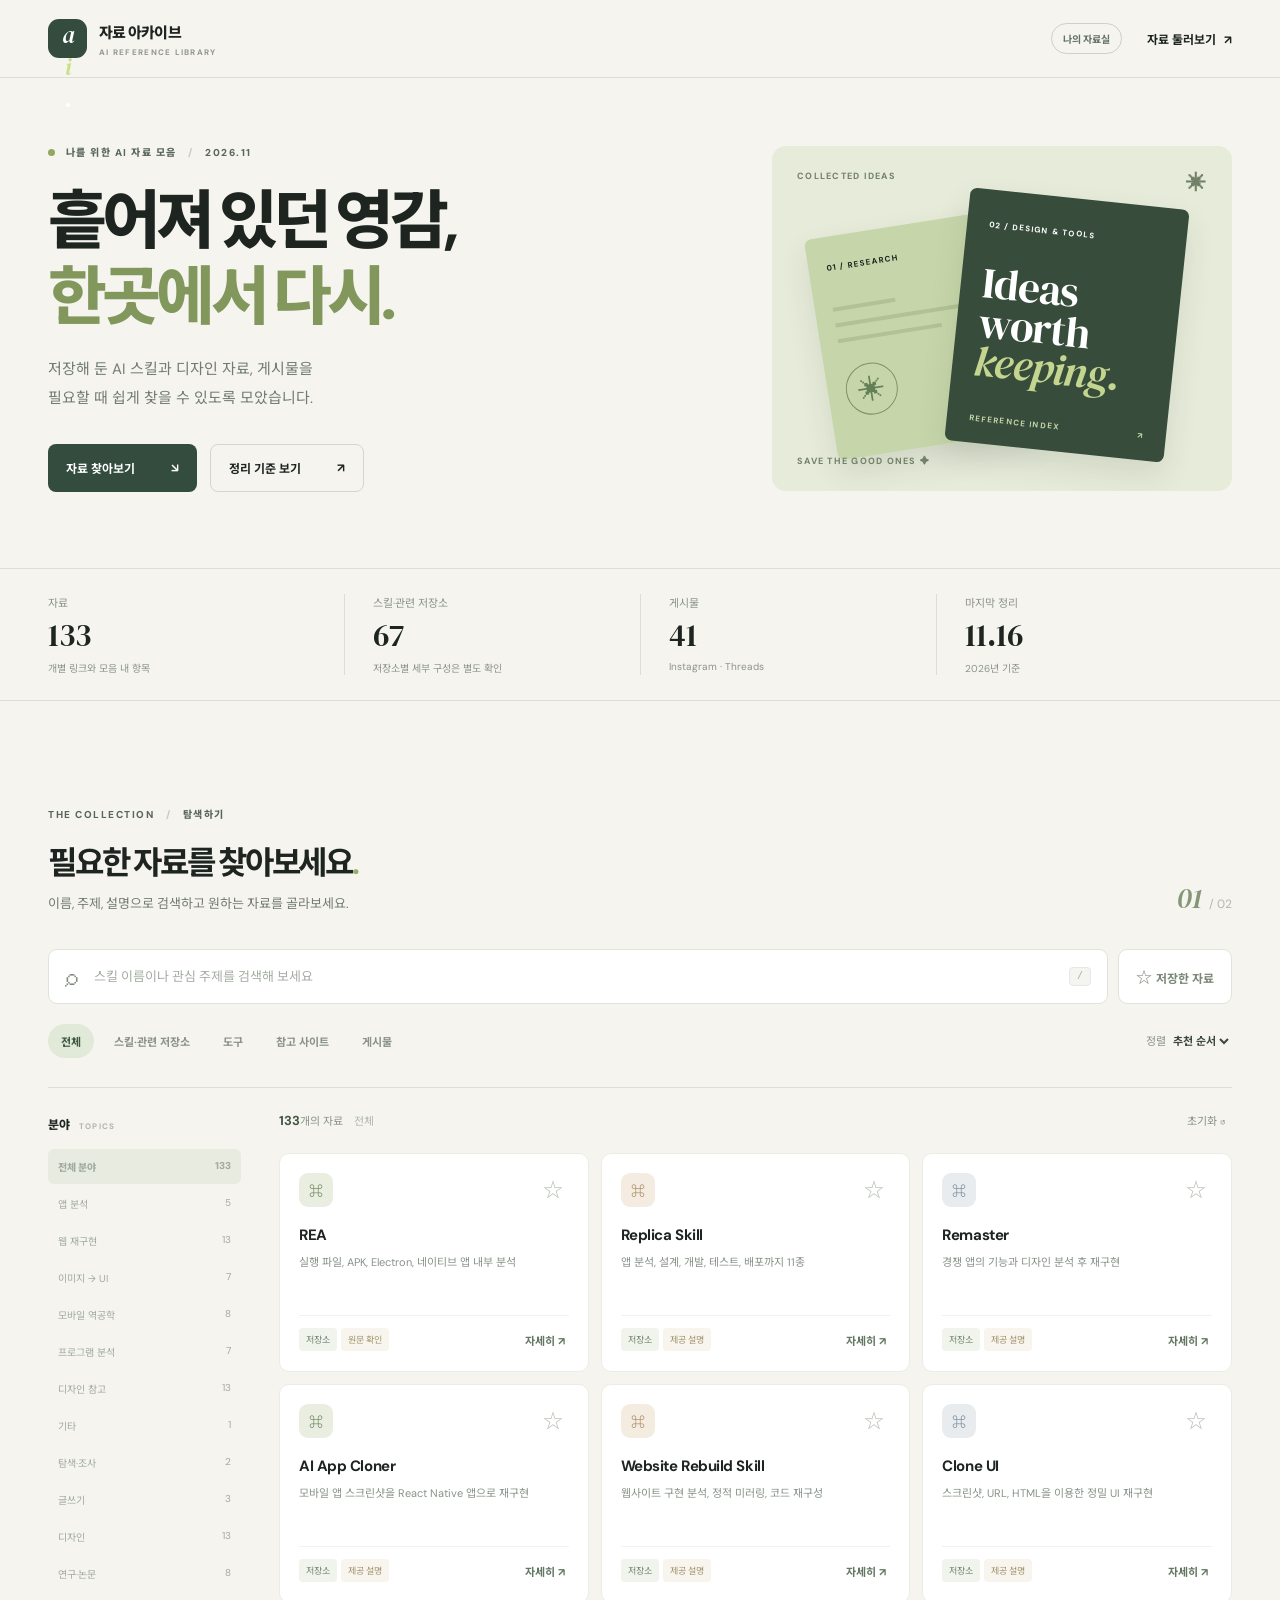
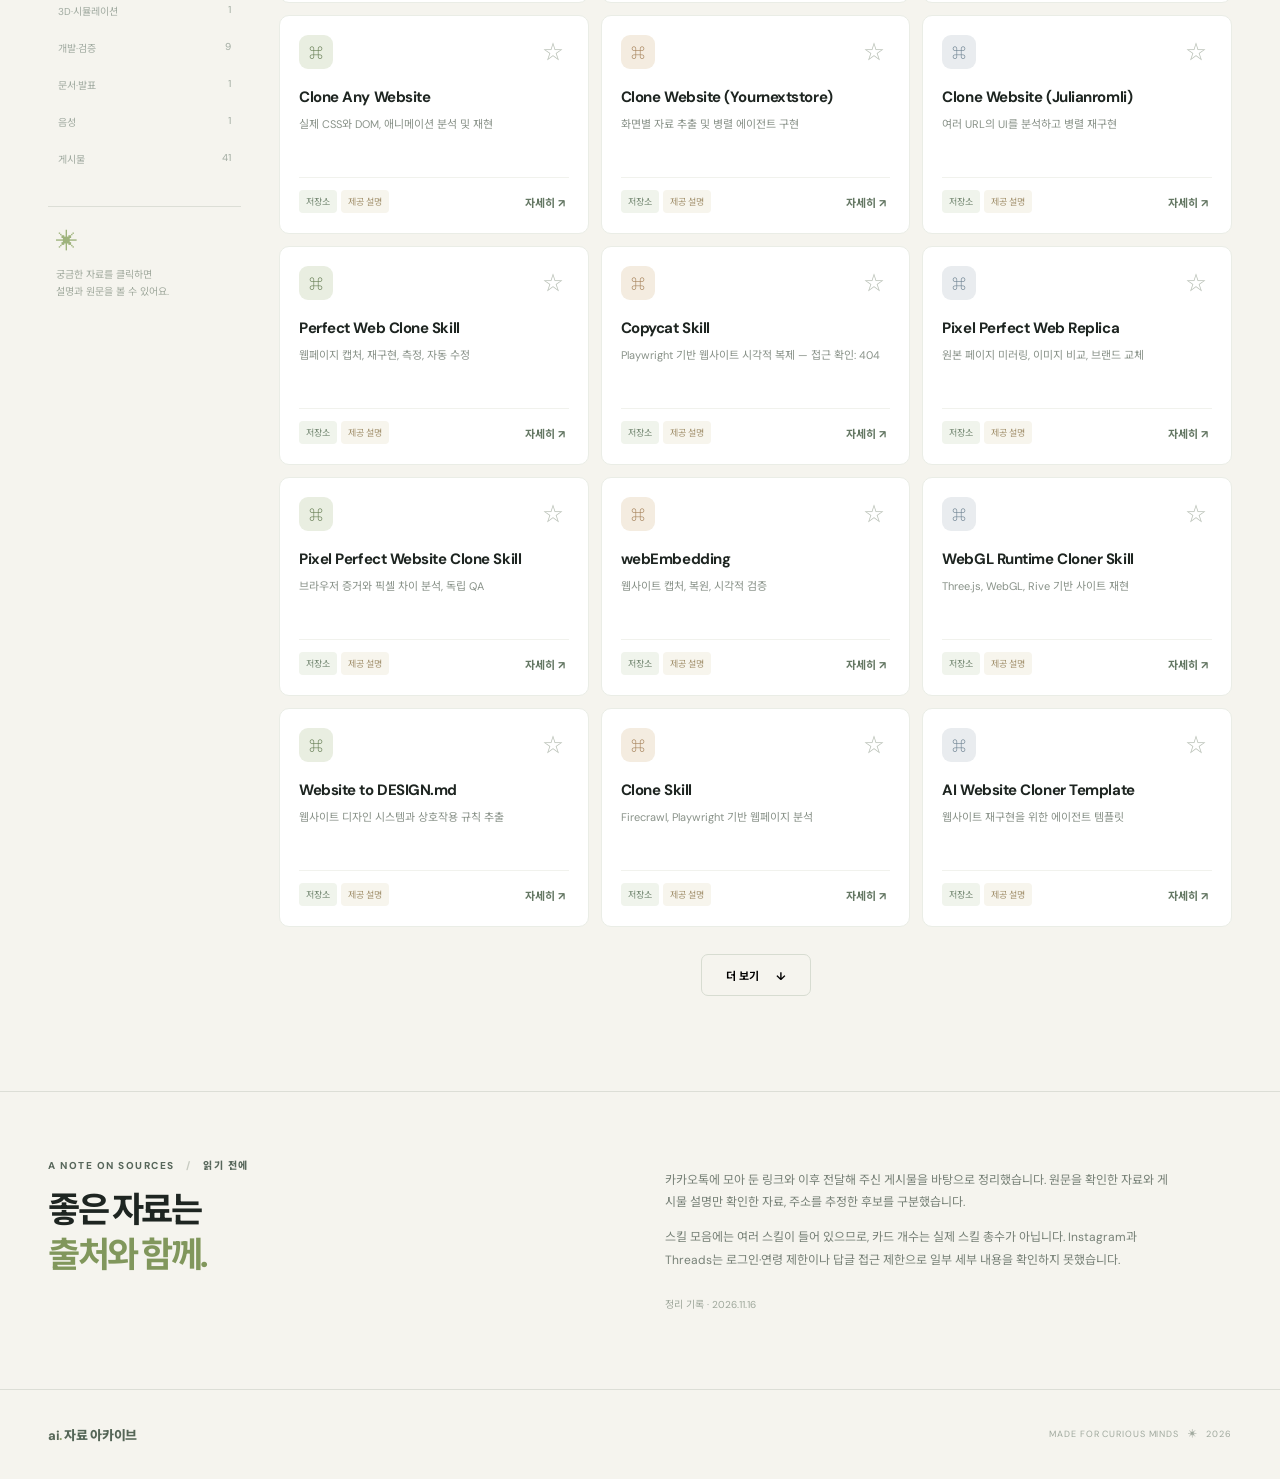
==== index.html @ ee154dbd "Create AI reference archive" ====
<!doctype html>
<html lang="ko">
<head>
  <meta charset="utf-8"><meta name="viewport" content="width=device-width, initial-scale=1">
  <meta name="theme-color" content="#f5f4ee">
  <title>AI 자료 아카이브</title>
  <meta name="description" content="모아 둔 AI 스킬과 디자인 자료, 게시물을 검색하는 개인 자료실">
  <link rel="stylesheet" href="style.css">
  <script defer src="data.js"></script><script defer src="app.js"></script>
</head>
<body>
  <header class="topbar"><a class="brand" href="#top" aria-label="AI 자료 아카이브 처음으로"><span class="brand-mark">a<span>i</span>.</span><span>자료 아카이브<small>AI REFERENCE LIBRARY</small></span></a><div class="top-right"><span class="private">나의 자료실</span><a href="#archive">자료 둘러보기 <span aria-hidden="true">↗</span></a></div></header>
  <main id="top">
    <section class="hero wrap"><div class="hero-copy"><div class="eyebrow"><span class="dot"></span> 나를 위한 AI 자료 모음 <span class="sep">/</span> 2026.11</div><h1>흩어져 있던 영감,<br><em>한곳에서 다시.</em></h1><p>저장해 둔 AI 스킬과 디자인 자료, 게시물을<br class="desktop"> 필요할 때 쉽게 찾을 수 있도록 모았습니다.</p><div class="hero-actions"><a class="primary" href="#archive">자료 찾아보기 <span>↘</span></a><a class="secondary" href="#method">정리 기준 보기 <span>↗</span></a></div></div><div class="hero-art" aria-hidden="true"><div class="art-label">COLLECTED IDEAS <span>✳</span></div><div class="art-card back"><span>01 / RESEARCH</span><div class="art-line short"></div><div class="art-line"></div><div class="art-line mid"></div><div class="art-circle">✳</div></div><div class="art-card front"><span>02 / DESIGN & TOOLS</span><strong>Ideas<br>worth<br><i>keeping.</i></strong><div class="art-footer"><span>REFERENCE INDEX</span><span>↗</span></div></div><div class="art-caption">SAVE THE GOOD ONES <span>✦</span></div></div></section>
    <section class="stats wrap" aria-label="자료 현황"><div><span>자료</span><strong id="totalCount">—</strong><small>개별 링크와 모음 내 항목</small></div><div><span>스킬·관련 저장소</span><strong id="skillCount">—</strong><small>저장소별 세부 구성은 별도 확인</small></div><div><span>게시물</span><strong id="postCount">—</strong><small>Instagram · Threads</small></div><div class="stat-note"><span>마지막 정리</span><strong>11.16</strong><small>2026년 기준</small></div></section>
    <section class="archive wrap" id="archive"><div class="section-heading"><div><div class="eyebrow muted">THE COLLECTION <span class="sep">/</span> 탐색하기</div><h2>필요한 자료를 찾아보세요<span>.</span></h2><p>이름, 주제, 설명으로 검색하고 원하는 자료를 골라보세요.</p></div><div class="section-number">01 <span>/ 02</span></div></div>
      <div class="toolbar"><label class="search"><span aria-hidden="true">⌕</span><input id="search" type="search" placeholder="스킬 이름이나 관심 주제를 검색해 보세요" autocomplete="off"><kbd>/</kbd></label><button id="savedToggle" class="save-toggle" type="button" aria-pressed="false">☆ <span>저장한 자료</span></button></div>
      <div class="filter-row"><div id="typeFilters" class="chips" aria-label="자료 종류"></div><label class="sort-label">정렬 <select id="sort"><option value="curated">추천 순서</option><option value="name">이름 순서</option><option value="category">분야 순서</option></select></label></div>
      <div class="body-layout"><aside><div class="side-title">분야 <span>TOPICS</span></div><div id="categories" class="category-list"></div><div class="side-note"><span>✳</span><p>궁금한 자료를 클릭하면<br>설명과 원문을 볼 수 있어요.</p></div></aside><div class="results"><div class="result-head"><p><strong id="visibleCount">0</strong>개의 자료 <span id="filterHint">전체 보기</span></p><button id="clear" type="button">초기화 ↺</button></div><div id="cards" class="cards" aria-live="polite"></div><div id="empty" class="empty" hidden><span>⌕</span><h3>검색 결과가 없어요</h3><p>다른 단어나 분야로 다시 찾아보세요.</p><button id="resetEmpty" type="button">모든 자료 보기</button></div><button id="more" class="more" type="button">더 보기 <span>↓</span></button></div></div>
    </section>
    <section class="method wrap" id="method"><div><div class="eyebrow muted">A NOTE ON SOURCES <span class="sep">/</span> 읽기 전에</div><h2>좋은 자료는<br><em>출처와 함께.</em></h2></div><div class="method-copy"><p>카카오톡에 모아 둔 링크와 이후 전달해 주신 게시물을 바탕으로 정리했습니다. 원문을 확인한 자료와 게시물 설명만 확인한 자료, 주소를 추정한 후보를 구분했습니다.</p><p>스킬 모음에는 여러 스킬이 들어 있으므로, 카드 개수는 실제 스킬 총수가 아닙니다. Instagram과 Threads는 로그인·연령 제한이나 답글 접근 제한으로 일부 세부 내용을 확인하지 못했습니다.</p><span>정리 기록 · 2026.11.16</span></div></section>
  </main><footer class="wrap"><span class="footer-brand">ai<span>.</span> 자료 아카이브</span><span>MADE FOR CURIOUS MINDS &nbsp; ✳ &nbsp; 2026</span></footer>
  <dialog id="detailDialog" aria-labelledby="detailTitle"><div class="dialog-top"><span class="eyebrow">REFERENCE NOTE <span class="sep">/</span> 상세 정보</span><button id="closeDialog" type="button" aria-label="닫기">×</button></div><div id="dialogContent"></div></dialog>
  <div id="toast" class="toast" role="status" aria-live="polite"></div>
</body></html>
---- style.css ----
@import url('https://fonts.googleapis.com/css2?family=DM+Sans:wght@400;500;600;700&family=DM+Serif+Display:ital@0;1&family=Noto+Sans+KR:wght@400;500;600;700;800&display=swap');
:root{--bg:#f5f4ee;--ink:#1e2521;--muted:#788079;--line:#dcded6;--green:#a8bd71;--deep:#334c3e;--white:#fff;--serif:'DM Serif Display',Georgia,serif}*{box-sizing:border-box}html{scroll-behavior:smooth}body{margin:0;background:var(--bg);color:var(--ink);font-family:'DM Sans','Noto Sans KR',sans-serif;-webkit-font-smoothing:antialiased}button,input,select{font:inherit}button,a{transition:background .18s,color .18s,border-color .18s,transform .18s}a{color:inherit;text-decoration:none}button{cursor:pointer}.wrap{max-width:1280px;margin:auto;padding-left:48px;padding-right:48px}.topbar{height:78px;border-bottom:1px solid var(--line);display:flex;align-items:center;justify-content:space-between;padding:0 48px}.brand{display:flex;align-items:center;gap:12px;font-size:15px;font-weight:800;letter-spacing:-.05em}.brand small{display:block;margin-top:4px;font-size:8px;letter-spacing:.16em;color:#92988f}.brand-mark{display:grid;place-items:center;background:var(--deep);color:#fff;width:39px;height:39px;border-radius:11px;font:italic 23px var(--serif);letter-spacing:-.1em}.brand-mark span,.footer-brand span{color:#c7e286}.top-right{display:flex;align-items:center;gap:25px;font-size:12px;font-weight:700}.top-right a span{margin-left:5px}.private{font-size:10px;color:#637266;border:1px solid #cbd2c6;border-radius:100px;padding:7px 11px}.hero{min-height:490px;display:grid;grid-template-columns:1fr 460px;align-items:center;gap:30px;padding-top:65px;padding-bottom:75px}.eyebrow{font-size:10px;letter-spacing:.15em;font-weight:800;color:#58675b}.dot{display:inline-block;width:7px;height:7px;border-radius:50%;background:#91a95e;margin-right:7px}.sep{color:#c7cbc1;margin:0 8px}.hero h1{font-size:clamp(42px,5vw,66px);letter-spacing:-.075em;line-height:1.18;margin:25px 0 20px;font-weight:800}.hero h1 em,.method h2 em{font-style:normal;color:#81975c}.hero p,.section-heading p{font-size:15px;color:#727c73;line-height:1.9;margin:0}.hero-actions{display:flex;gap:13px;margin-top:32px}.primary,.secondary{display:inline-flex;gap:36px;align-items:center;padding:14px 18px;border-radius:8px;font-size:12px;font-weight:700}.primary{background:var(--deep);color:white}.primary:hover{background:#4c6654}.secondary{border:1px solid #d3d7cd}.secondary:hover{background:#e9ebe2}.hero-art{height:345px;position:relative;border-radius:14px;background:#e7ebda;overflow:hidden}.art-label,.art-caption{position:absolute;font-size:9px;font-weight:700;letter-spacing:.14em;color:#718067}.art-label{left:25px;top:24px;right:25px;display:flex;justify-content:space-between}.art-label span{font-size:20px}.art-caption{bottom:24px;left:25px}.art-card{position:absolute;border-radius:7px;box-shadow:0 14px 30px #3546331f}.art-card span{font-size:8px;letter-spacing:.15em;font-weight:700}.back{width:205px;height:223px;background:#c7d6aa;left:48px;top:77px;padding:18px;transform:rotate(-9deg)}.art-line{height:4px;background:#869a6f;margin-top:12px;width:90%;opacity:.35}.art-line.short{width:37%;margin-top:32px}.art-line.mid{width:62%}.art-circle{border:1px solid #7d926a;border-radius:50%;width:52px;height:52px;display:grid;place-items:center;margin-top:24px;color:#627f56;font-size:27px}.front{width:220px;height:254px;background:#384c3c;color:white;right:55px;top:52px;padding:22px;transform:rotate(6deg)}.front strong{display:block;font:normal 43px/.92 var(--serif);margin-top:30px;letter-spacing:-.02em}.front i{color:#c3d58f}.art-footer{position:absolute;bottom:20px;left:22px;right:22px;display:flex;justify-content:space-between;color:#c5d5a9}.stats{display:grid;grid-template-columns:repeat(4,1fr);border-top:1px solid var(--line);border-bottom:1px solid var(--line);padding-top:25px;padding-bottom:25px}.stats>div{padding-left:28px;border-left:1px solid var(--line)}.stats>div:first-child{padding-left:0;border:0}.stats span,.stats small{display:block;color:#8b948b;font-size:11px}.stats strong{display:block;font:normal 31px var(--serif);margin:4px 0}.stats small{font-size:10px}.archive{padding-top:105px;padding-bottom:95px}.section-heading{display:flex;justify-content:space-between;align-items:end}.section-heading h2,.method h2{font-size:32px;letter-spacing:-.07em;margin:16px 0 8px}.section-heading h2 span{color:#9aac70}.section-heading p{font-size:13px}.section-number{font:italic 28px var(--serif);color:#839676}.section-number span{font:12px 'DM Sans',sans-serif;color:#b2b9ad}.toolbar{display:flex;gap:10px;margin-top:32px}.search{height:55px;background:white;border:1px solid #e0e4dc;border-radius:9px;display:flex;align-items:center;gap:14px;padding:0 16px;flex:1}.search>span{font-size:25px;color:#7f8a7d}.search input{border:0;outline:0;min-width:0;flex:1;background:none;font-size:13px}.search input::placeholder{color:#a5ada3}kbd{font-size:10px;background:#f4f5f0;color:#a5ada3;border:1px solid #e6e9e1;border-radius:4px;padding:3px 7px}.save-toggle{background:#fff;border:1px solid #e0e4dc;border-radius:9px;padding:0 17px;font-size:16px;color:#7c8979}.save-toggle span{font-size:12px;font-weight:700}.save-toggle[aria-pressed=true]{background:#e7eedc;border-color:#a9bf8d;color:#3a593e}.filter-row{display:flex;justify-content:space-between;gap:12px;align-items:center;margin:20px 0 29px}.chips{display:flex;flex-wrap:wrap;gap:7px}.chip{border:1px solid transparent;background:transparent;color:#8a9289;padding:8px 12px;border-radius:100px;font-size:11px;font-weight:700}.chip.active{background:#e1e9d8;color:#3e5943}.chip:hover{background:#eaece4}.sort-label{color:#8b938a;white-space:nowrap;font-size:11px}.sort-label select{border:0;color:#3d493f;background:transparent;font-weight:700;outline:0}.body-layout{border-top:1px solid var(--line);display:grid;grid-template-columns:193px 1fr;gap:38px}.body-layout aside{padding-top:27px}.side-title{font-size:12px;font-weight:800}.side-title span{font-size:8px;letter-spacing:.15em;color:#b0b7ad;margin-left:6px}.category-list{display:grid;gap:2px;margin-top:16px}.category-list button{width:100%;border:0;background:transparent;text-align:left;padding:10px 10px;border-radius:6px;color:#7a847a;font-size:12px;display:flex;justify-content:space-between}.category-list button.active{background:#e8ece0;color:#405842;font-weight:800}.category-list button:hover{background:#ecefe6}.category-list button span{font-size:10px;color:#a0aaa0}.side-note{margin-top:30px;border-top:1px solid var(--line);padding:20px 8px;color:#a0a99d}.side-note>span{font-size:22px;color:#9eb37c}.side-note p{font-size:10px;line-height:1.7}.results{min-width:0}.result-head{height:65px;display:flex;align-items:center;justify-content:space-between;color:#8b948b;font-size:11px}.result-head strong{color:#425643;font-size:13px}.result-head p span{margin-left:8px;color:#b2bab0}.result-head button{border:0;background:none;color:#899488;font-size:11px}.cards{display:grid;grid-template-columns:repeat(3,minmax(0,1fr));gap:12px}.card{background:#fff;border:1px solid #eaede6;border-radius:10px;padding:19px;min-height:219px;display:flex;flex-direction:column;position:relative}.card:hover{border-color:#bdcbb1;transform:translateY(-2px);box-shadow:0 8px 22px #283c2b0a}.card-top{display:flex;align-items:center;justify-content:space-between;gap:8px}.card-icon{width:34px;height:34px;border-radius:9px;display:grid;place-items:center;font-size:14px;font-weight:800;background:#e9eee1;color:#637b50}.card:nth-child(3n+2) .card-icon{background:#f4ece0;color:#a48058}.card:nth-child(3n) .card-icon{background:#e9ecef;color:#6c8190}.favorite{border:0;background:transparent;font-size:20px;color:#b9c0b6;line-height:1}.favorite[aria-pressed=true]{color:#8ba460}.card h3{font-size:15px;letter-spacing:-.03em;margin:18px 0 8px;line-height:1.35;overflow-wrap:anywhere}.card p{font-size:11px;line-height:1.7;color:#899289;margin:0 0 15px;display:-webkit-box;-webkit-line-clamp:3;-webkit-box-orient:vertical;overflow:hidden}.card-bottom{margin-top:auto;border-top:1px solid #f1f2ed;padding-top:12px;display:flex;align-items:center;justify-content:space-between;gap:5px}.badges{display:flex;gap:4px;flex-wrap:wrap}.badge{font-size:9px;color:#738771;background:#f0f4ec;padding:5px 7px;border-radius:4px}.badge.status{background:#f7f5ed;color:#a49370}.detail-button{border:0;background:none;color:#647763;font-size:11px;font-weight:700;white-space:nowrap;padding:4px}.detail-button:hover{color:#273e2d}.more{display:block;margin:27px auto 0;border:1px solid #d7dcd1;background:transparent;border-radius:7px;padding:12px 24px;font-size:11px;font-weight:700}.more span{margin-left:14px}.empty{text-align:center;padding:75px 10px;color:#879187}.empty span{font-size:35px}.empty h3{color:#536453}.empty p{font-size:12px}.empty button{border:0;background:#e5ecdc;color:#456049;border-radius:6px;padding:10px 14px}.method{border-top:1px solid var(--line);padding-top:65px;padding-bottom:75px;display:grid;grid-template-columns:1fr 1fr;gap:50px}.method h2{font-size:35px;line-height:1.3}.method-copy{max-width:510px;color:#778177;font-size:12px;line-height:1.9}.method-copy span{display:block;margin-top:23px;font-size:10px;color:#9ea79b}footer{border-top:1px solid var(--line);display:flex;justify-content:space-between;align-items:center;height:90px;font-size:9px;letter-spacing:.1em;color:#a0a99e}.footer-brand{font-size:13px;letter-spacing:-.03em;font-weight:800;color:#556657}.footer-brand span{color:#8da36d}dialog{border:0;border-radius:14px;padding:26px;width:min(590px,calc(100% - 30px));max-height:80vh;box-shadow:0 24px 90px #14231840;color:var(--ink)}dialog::backdrop{background:#1e2922a8}.dialog-top{display:flex;justify-content:space-between;align-items:center}.dialog-top button{border:0;background:#f1f3ed;border-radius:50%;width:32px;height:32px;font-size:22px;color:#657363}#dialogContent h2{font-size:26px;letter-spacing:-.05em;margin:20px 0 8px}#dialogContent p{color:#6d786e;font-size:13px;line-height:1.85;white-space:pre-wrap;overflow-wrap:anywhere}#dialogContent .meta{font-size:10px;color:#a1aa9d;margin:14px 0 23px}.dialog-link{display:inline-flex;background:var(--deep);color:white;border-radius:7px;padding:12px 16px;margin-top:15px;font-size:12px;font-weight:700}.toast{position:fixed;bottom:24px;left:50%;transform:translate(-50%,20px);background:#344d3d;color:white;border-radius:7px;padding:10px 16px;font-size:12px;opacity:0;pointer-events:none;transition:.2s}.toast.show{opacity:1;transform:translate(-50%,0)}:focus-visible{outline:3px solid #8ca66f;outline-offset:3px}@media(max-width:1000px){.cards{grid-template-columns:repeat(2,minmax(0,1fr))}.hero{grid-template-columns:1fr 380px}.hero-art{height:310px}.front{right:28px}.back{left:24px}}@media(max-width:700px){.wrap{padding-left:20px;padding-right:20px}.topbar{height:68px;padding:0 20px}.top-right a{display:none}.hero{display:block;padding-top:46px;padding-bottom:45px}.hero h1{font-size:42px}.hero p{font-size:13px}.desktop{display:none}.hero-art{height:270px;margin-top:35px}.back{left:18%;top:55px;transform:scale(.85) rotate(-9deg);transform-origin:top left}.front{right:12%;top:35px;transform:scale(.85) rotate(6deg);transform-origin:top right}.stats{grid-template-columns:repeat(2,1fr);gap:22px;padding-top:22px;padding-bottom:22px}.stats>div:nth-child(3){border:0;padding-left:0}.archive{padding-top:70px}.section-heading h2{font-size:26px}.section-number{display:none}.toolbar{flex-wrap:wrap}.search{flex-basis:100%}.save-toggle{height:38px;padding:0 12px}.filter-row{align-items:flex-start;flex-direction:column}.body-layout{display:block}.body-layout aside{padding-top:20px}.category-list{display:flex;overflow-x:auto;gap:5px;margin-top:10px;padding-bottom:12px}.category-list button{white-space:nowrap;width:auto;gap:8px;border:1px solid #e1e5db}.side-note{display:none}.result-head{height:56px}.cards{grid-template-columns:repeat(2,minmax(0,1fr));gap:8px}.card{padding:14px;min-height:210px}.card h3{font-size:13px}.card p{font-size:10px}.badge{font-size:8px}.method{display:block;padding-top:45px;padding-bottom:50px}.method h2{font-size:30px}.method-copy{margin-top:25px}.footer-brand{white-space:nowrap}footer>span:last-child{font-size:8px;letter-spacing:0}}@media(max-width:380px){.cards{grid-template-columns:1fr}.hero h1{font-size:37px}.primary,.secondary{gap:13px}}
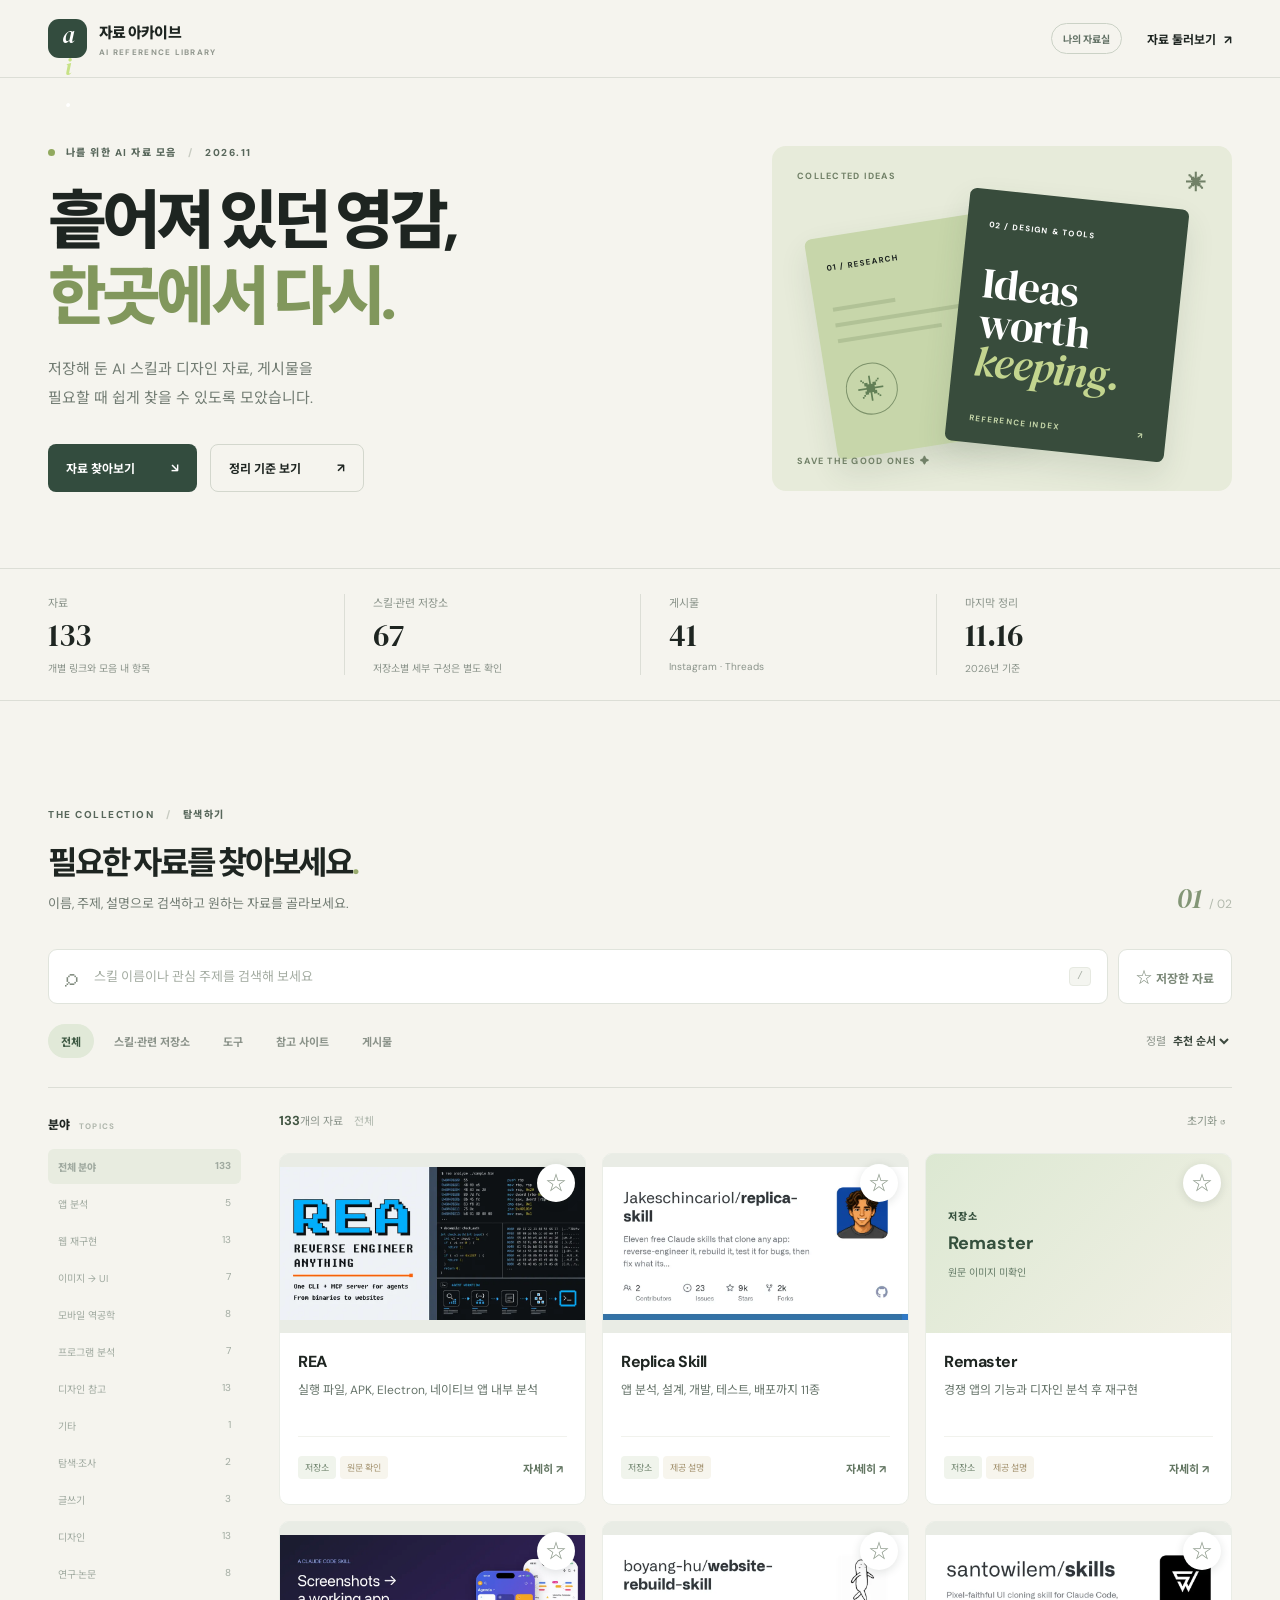
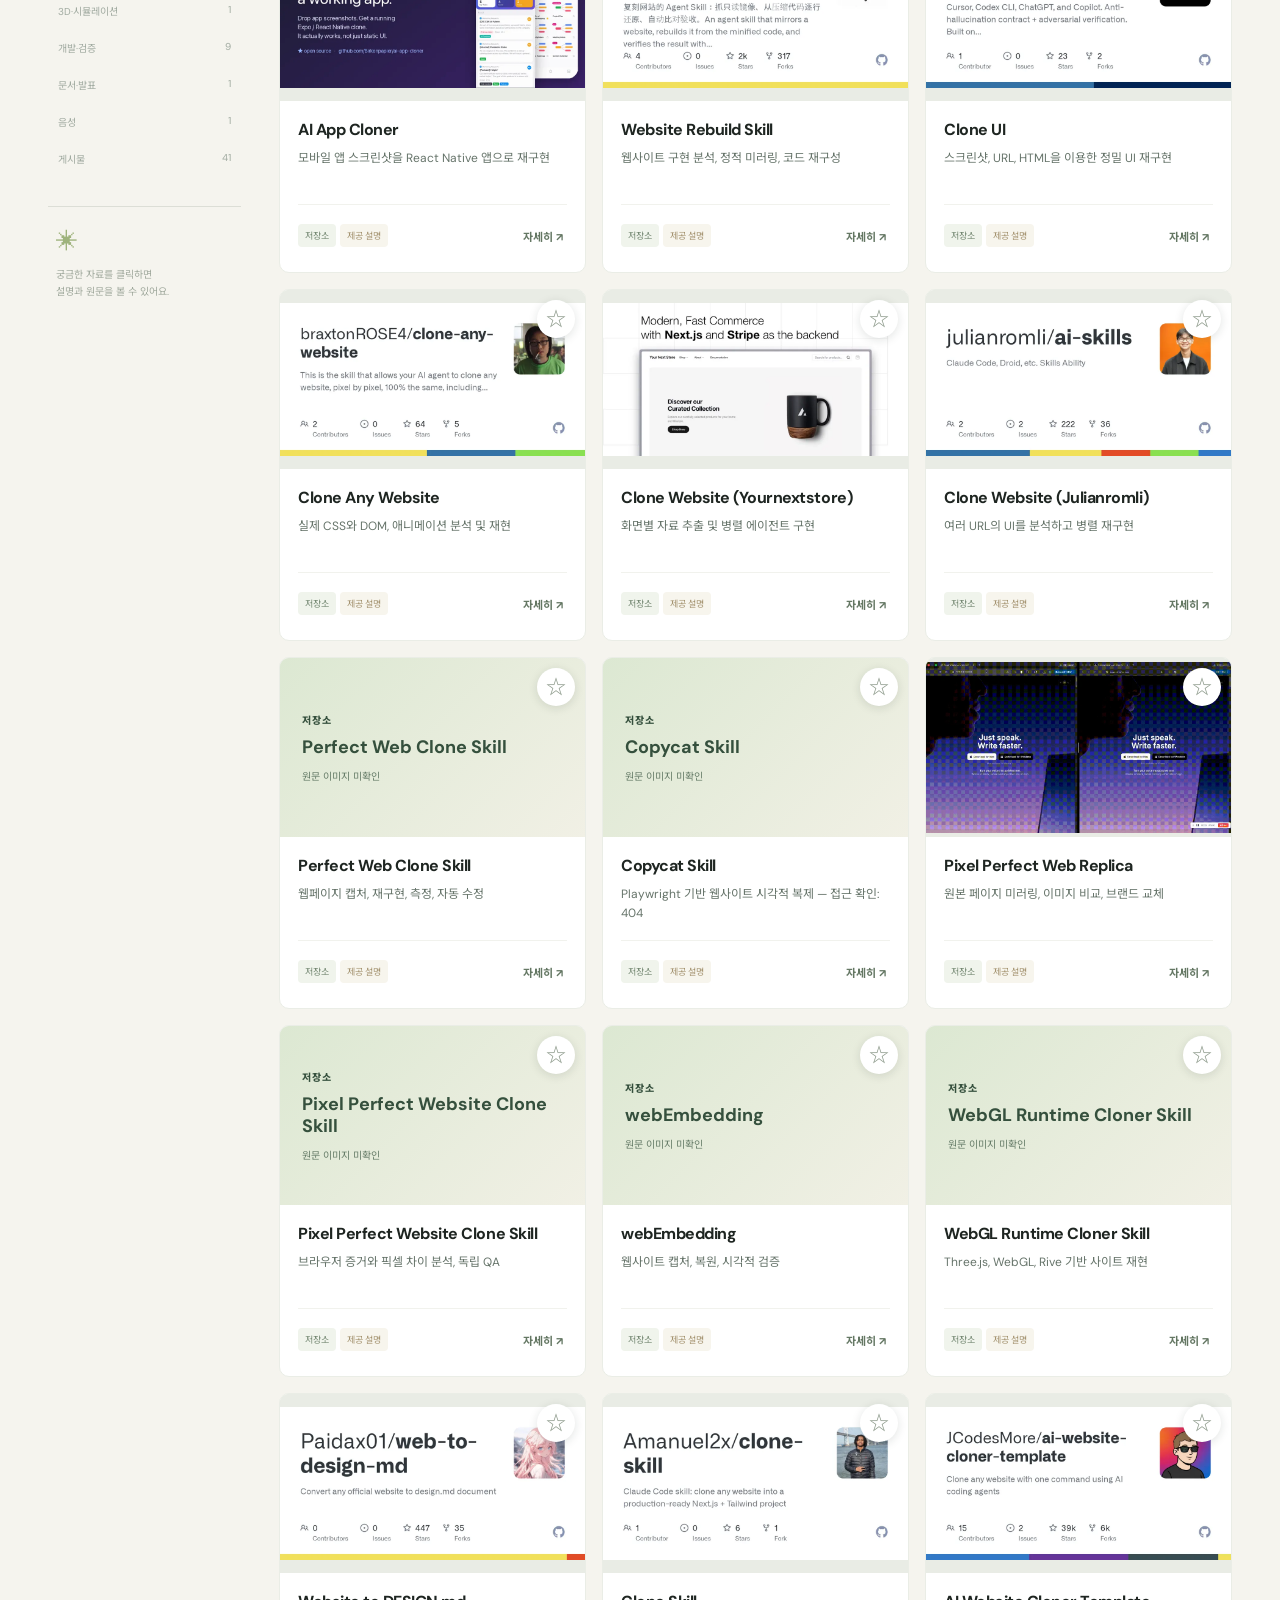
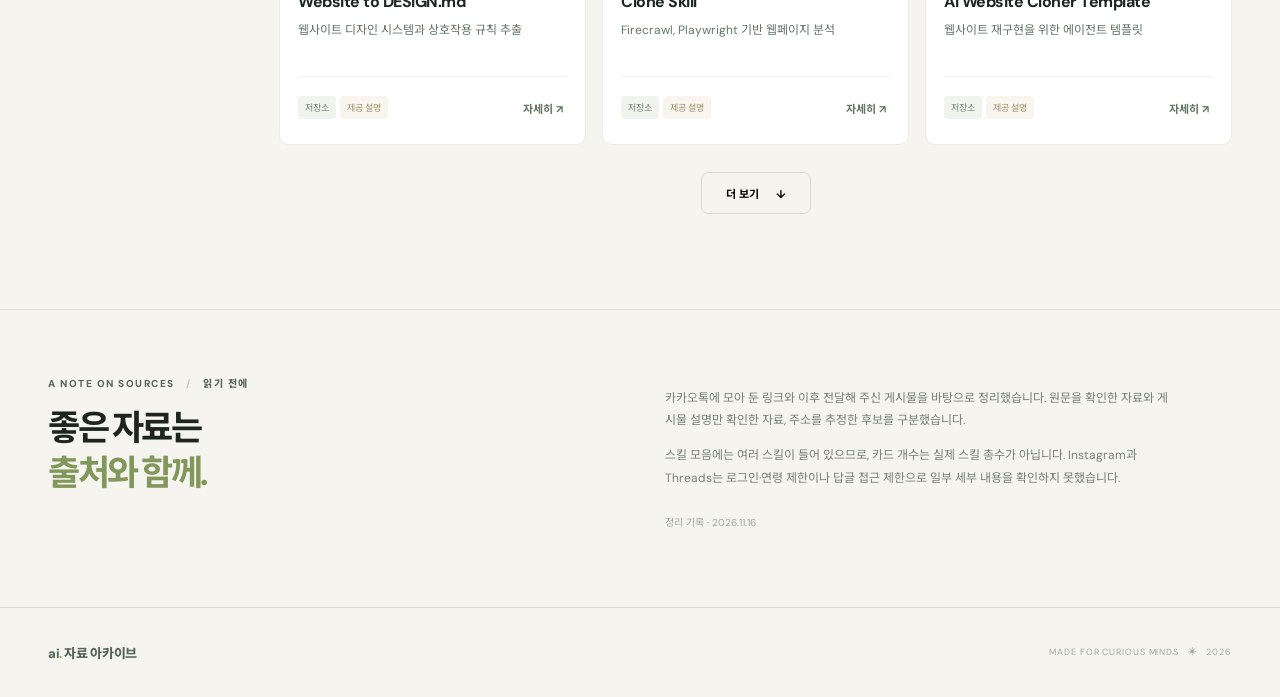
==== commit adf506c8: "Add source thumbnails and detailed descriptions" ====
--- a/index.html
+++ b/index.html
@@ -5,8 +5,8 @@
   <meta name="theme-color" content="#f5f4ee">
   <title>AI 자료 아카이브</title>
   <meta name="description" content="모아 둔 AI 스킬과 디자인 자료, 게시물을 검색하는 개인 자료실">
-  <link rel="stylesheet" href="style.css">
-  <script defer src="data.js"></script><script defer src="app.js"></script>
+  <link rel="stylesheet" href="style.css?v=3">
+  <script defer src="data.js"></script><script defer src="analysis.js?v=3"></script><script defer src="app.js?v=3"></script>
 </head>
 <body>
   <header class="topbar"><a class="brand" href="#top" aria-label="AI 자료 아카이브 처음으로"><span class="brand-mark">a<span>i</span>.</span><span>자료 아카이브<small>AI REFERENCE LIBRARY</small></span></a><div class="top-right"><span class="private">나의 자료실</span><a href="#archive">자료 둘러보기 <span aria-hidden="true">↗</span></a></div></header>
--- a/style.css
+++ b/style.css
@@ -1,2 +1,5 @@
 @import url('https://fonts.googleapis.com/css2?family=DM+Sans:wght@400;500;600;700&family=DM+Serif+Display:ital@0;1&family=Noto+Sans+KR:wght@400;500;600;700;800&display=swap');
 :root{--bg:#f5f4ee;--ink:#1e2521;--muted:#788079;--line:#dcded6;--green:#a8bd71;--deep:#334c3e;--white:#fff;--serif:'DM Serif Display',Georgia,serif}*{box-sizing:border-box}html{scroll-behavior:smooth}body{margin:0;background:var(--bg);color:var(--ink);font-family:'DM Sans','Noto Sans KR',sans-serif;-webkit-font-smoothing:antialiased}button,input,select{font:inherit}button,a{transition:background .18s,color .18s,border-color .18s,transform .18s}a{color:inherit;text-decoration:none}button{cursor:pointer}.wrap{max-width:1280px;margin:auto;padding-left:48px;padding-right:48px}.topbar{height:78px;border-bottom:1px solid var(--line);display:flex;align-items:center;justify-content:space-between;padding:0 48px}.brand{display:flex;align-items:center;gap:12px;font-size:15px;font-weight:800;letter-spacing:-.05em}.brand small{display:block;margin-top:4px;font-size:8px;letter-spacing:.16em;color:#92988f}.brand-mark{display:grid;place-items:center;background:var(--deep);color:#fff;width:39px;height:39px;border-radius:11px;font:italic 23px var(--serif);letter-spacing:-.1em}.brand-mark span,.footer-brand span{color:#c7e286}.top-right{display:flex;align-items:center;gap:25px;font-size:12px;font-weight:700}.top-right a span{margin-left:5px}.private{font-size:10px;color:#637266;border:1px solid #cbd2c6;border-radius:100px;padding:7px 11px}.hero{min-height:490px;display:grid;grid-template-columns:1fr 460px;align-items:center;gap:30px;padding-top:65px;padding-bottom:75px}.eyebrow{font-size:10px;letter-spacing:.15em;font-weight:800;color:#58675b}.dot{display:inline-block;width:7px;height:7px;border-radius:50%;background:#91a95e;margin-right:7px}.sep{color:#c7cbc1;margin:0 8px}.hero h1{font-size:clamp(42px,5vw,66px);letter-spacing:-.075em;line-height:1.18;margin:25px 0 20px;font-weight:800}.hero h1 em,.method h2 em{font-style:normal;color:#81975c}.hero p,.section-heading p{font-size:15px;color:#727c73;line-height:1.9;margin:0}.hero-actions{display:flex;gap:13px;margin-top:32px}.primary,.secondary{display:inline-flex;gap:36px;align-items:center;padding:14px 18px;border-radius:8px;font-size:12px;font-weight:700}.primary{background:var(--deep);color:white}.primary:hover{background:#4c6654}.secondary{border:1px solid #d3d7cd}.secondary:hover{background:#e9ebe2}.hero-art{height:345px;position:relative;border-radius:14px;background:#e7ebda;overflow:hidden}.art-label,.art-caption{position:absolute;font-size:9px;font-weight:700;letter-spacing:.14em;color:#718067}.art-label{left:25px;top:24px;right:25px;display:flex;justify-content:space-between}.art-label span{font-size:20px}.art-caption{bottom:24px;left:25px}.art-card{position:absolute;border-radius:7px;box-shadow:0 14px 30px #3546331f}.art-card span{font-size:8px;letter-spacing:.15em;font-weight:700}.back{width:205px;height:223px;background:#c7d6aa;left:48px;top:77px;padding:18px;transform:rotate(-9deg)}.art-line{height:4px;background:#869a6f;margin-top:12px;width:90%;opacity:.35}.art-line.short{width:37%;margin-top:32px}.art-line.mid{width:62%}.art-circle{border:1px solid #7d926a;border-radius:50%;width:52px;height:52px;display:grid;place-items:center;margin-top:24px;color:#627f56;font-size:27px}.front{width:220px;height:254px;background:#384c3c;color:white;right:55px;top:52px;padding:22px;transform:rotate(6deg)}.front strong{display:block;font:normal 43px/.92 var(--serif);margin-top:30px;letter-spacing:-.02em}.front i{color:#c3d58f}.art-footer{position:absolute;bottom:20px;left:22px;right:22px;display:flex;justify-content:space-between;color:#c5d5a9}.stats{display:grid;grid-template-columns:repeat(4,1fr);border-top:1px solid var(--line);border-bottom:1px solid var(--line);padding-top:25px;padding-bottom:25px}.stats>div{padding-left:28px;border-left:1px solid var(--line)}.stats>div:first-child{padding-left:0;border:0}.stats span,.stats small{display:block;color:#8b948b;font-size:11px}.stats strong{display:block;font:normal 31px var(--serif);margin:4px 0}.stats small{font-size:10px}.archive{padding-top:105px;padding-bottom:95px}.section-heading{display:flex;justify-content:space-between;align-items:end}.section-heading h2,.method h2{font-size:32px;letter-spacing:-.07em;margin:16px 0 8px}.section-heading h2 span{color:#9aac70}.section-heading p{font-size:13px}.section-number{font:italic 28px var(--serif);color:#839676}.section-number span{font:12px 'DM Sans',sans-serif;color:#b2b9ad}.toolbar{display:flex;gap:10px;margin-top:32px}.search{height:55px;background:white;border:1px solid #e0e4dc;border-radius:9px;display:flex;align-items:center;gap:14px;padding:0 16px;flex:1}.search>span{font-size:25px;color:#7f8a7d}.search input{border:0;outline:0;min-width:0;flex:1;background:none;font-size:13px}.search input::placeholder{color:#a5ada3}kbd{font-size:10px;background:#f4f5f0;color:#a5ada3;border:1px solid #e6e9e1;border-radius:4px;padding:3px 7px}.save-toggle{background:#fff;border:1px solid #e0e4dc;border-radius:9px;padding:0 17px;font-size:16px;color:#7c8979}.save-toggle span{font-size:12px;font-weight:700}.save-toggle[aria-pressed=true]{background:#e7eedc;border-color:#a9bf8d;color:#3a593e}.filter-row{display:flex;justify-content:space-between;gap:12px;align-items:center;margin:20px 0 29px}.chips{display:flex;flex-wrap:wrap;gap:7px}.chip{border:1px solid transparent;background:transparent;color:#8a9289;padding:8px 12px;border-radius:100px;font-size:11px;font-weight:700}.chip.active{background:#e1e9d8;color:#3e5943}.chip:hover{background:#eaece4}.sort-label{color:#8b938a;white-space:nowrap;font-size:11px}.sort-label select{border:0;color:#3d493f;background:transparent;font-weight:700;outline:0}.body-layout{border-top:1px solid var(--line);display:grid;grid-template-columns:193px 1fr;gap:38px}.body-layout aside{padding-top:27px}.side-title{font-size:12px;font-weight:800}.side-title span{font-size:8px;letter-spacing:.15em;color:#b0b7ad;margin-left:6px}.category-list{display:grid;gap:2px;margin-top:16px}.category-list button{width:100%;border:0;background:transparent;text-align:left;padding:10px 10px;border-radius:6px;color:#7a847a;font-size:12px;display:flex;justify-content:space-between}.category-list button.active{background:#e8ece0;color:#405842;font-weight:800}.category-list button:hover{background:#ecefe6}.category-list button span{font-size:10px;color:#a0aaa0}.side-note{margin-top:30px;border-top:1px solid var(--line);padding:20px 8px;color:#a0a99d}.side-note>span{font-size:22px;color:#9eb37c}.side-note p{font-size:10px;line-height:1.7}.results{min-width:0}.result-head{height:65px;display:flex;align-items:center;justify-content:space-between;color:#8b948b;font-size:11px}.result-head strong{color:#425643;font-size:13px}.result-head p span{margin-left:8px;color:#b2bab0}.result-head button{border:0;background:none;color:#899488;font-size:11px}.cards{display:grid;grid-template-columns:repeat(3,minmax(0,1fr));gap:12px}.card{background:#fff;border:1px solid #eaede6;border-radius:10px;padding:19px;min-height:219px;display:flex;flex-direction:column;position:relative}.card:hover{border-color:#bdcbb1;transform:translateY(-2px);box-shadow:0 8px 22px #283c2b0a}.card-top{display:flex;align-items:center;justify-content:space-between;gap:8px}.card-icon{width:34px;height:34px;border-radius:9px;display:grid;place-items:center;font-size:14px;font-weight:800;background:#e9eee1;color:#637b50}.card:nth-child(3n+2) .card-icon{background:#f4ece0;color:#a48058}.card:nth-child(3n) .card-icon{background:#e9ecef;color:#6c8190}.favorite{border:0;background:transparent;font-size:20px;color:#b9c0b6;line-height:1}.favorite[aria-pressed=true]{color:#8ba460}.card h3{font-size:15px;letter-spacing:-.03em;margin:18px 0 8px;line-height:1.35;overflow-wrap:anywhere}.card p{font-size:11px;line-height:1.7;color:#899289;margin:0 0 15px;display:-webkit-box;-webkit-line-clamp:3;-webkit-box-orient:vertical;overflow:hidden}.card-bottom{margin-top:auto;border-top:1px solid #f1f2ed;padding-top:12px;display:flex;align-items:center;justify-content:space-between;gap:5px}.badges{display:flex;gap:4px;flex-wrap:wrap}.badge{font-size:9px;color:#738771;background:#f0f4ec;padding:5px 7px;border-radius:4px}.badge.status{background:#f7f5ed;color:#a49370}.detail-button{border:0;background:none;color:#647763;font-size:11px;font-weight:700;white-space:nowrap;padding:4px}.detail-button:hover{color:#273e2d}.more{display:block;margin:27px auto 0;border:1px solid #d7dcd1;background:transparent;border-radius:7px;padding:12px 24px;font-size:11px;font-weight:700}.more span{margin-left:14px}.empty{text-align:center;padding:75px 10px;color:#879187}.empty span{font-size:35px}.empty h3{color:#536453}.empty p{font-size:12px}.empty button{border:0;background:#e5ecdc;color:#456049;border-radius:6px;padding:10px 14px}.method{border-top:1px solid var(--line);padding-top:65px;padding-bottom:75px;display:grid;grid-template-columns:1fr 1fr;gap:50px}.method h2{font-size:35px;line-height:1.3}.method-copy{max-width:510px;color:#778177;font-size:12px;line-height:1.9}.method-copy span{display:block;margin-top:23px;font-size:10px;color:#9ea79b}footer{border-top:1px solid var(--line);display:flex;justify-content:space-between;align-items:center;height:90px;font-size:9px;letter-spacing:.1em;color:#a0a99e}.footer-brand{font-size:13px;letter-spacing:-.03em;font-weight:800;color:#556657}.footer-brand span{color:#8da36d}dialog{border:0;border-radius:14px;padding:26px;width:min(590px,calc(100% - 30px));max-height:80vh;box-shadow:0 24px 90px #14231840;color:var(--ink)}dialog::backdrop{background:#1e2922a8}.dialog-top{display:flex;justify-content:space-between;align-items:center}.dialog-top button{border:0;background:#f1f3ed;border-radius:50%;width:32px;height:32px;font-size:22px;color:#657363}#dialogContent h2{font-size:26px;letter-spacing:-.05em;margin:20px 0 8px}#dialogContent p{color:#6d786e;font-size:13px;line-height:1.85;white-space:pre-wrap;overflow-wrap:anywhere}#dialogContent .meta{font-size:10px;color:#a1aa9d;margin:14px 0 23px}.dialog-link{display:inline-flex;background:var(--deep);color:white;border-radius:7px;padding:12px 16px;margin-top:15px;font-size:12px;font-weight:700}.toast{position:fixed;bottom:24px;left:50%;transform:translate(-50%,20px);background:#344d3d;color:white;border-radius:7px;padding:10px 16px;font-size:12px;opacity:0;pointer-events:none;transition:.2s}.toast.show{opacity:1;transform:translate(-50%,0)}:focus-visible{outline:3px solid #8ca66f;outline-offset:3px}@media(max-width:1000px){.cards{grid-template-columns:repeat(2,minmax(0,1fr))}.hero{grid-template-columns:1fr 380px}.hero-art{height:310px}.front{right:28px}.back{left:24px}}@media(max-width:700px){.wrap{padding-left:20px;padding-right:20px}.topbar{height:68px;padding:0 20px}.top-right a{display:none}.hero{display:block;padding-top:46px;padding-bottom:45px}.hero h1{font-size:42px}.hero p{font-size:13px}.desktop{display:none}.hero-art{height:270px;margin-top:35px}.back{left:18%;top:55px;transform:scale(.85) rotate(-9deg);transform-origin:top left}.front{right:12%;top:35px;transform:scale(.85) rotate(6deg);transform-origin:top right}.stats{grid-template-columns:repeat(2,1fr);gap:22px;padding-top:22px;padding-bottom:22px}.stats>div:nth-child(3){border:0;padding-left:0}.archive{padding-top:70px}.section-heading h2{font-size:26px}.section-number{display:none}.toolbar{flex-wrap:wrap}.search{flex-basis:100%}.save-toggle{height:38px;padding:0 12px}.filter-row{align-items:flex-start;flex-direction:column}.body-layout{display:block}.body-layout aside{padding-top:20px}.category-list{display:flex;overflow-x:auto;gap:5px;margin-top:10px;padding-bottom:12px}.category-list button{white-space:nowrap;width:auto;gap:8px;border:1px solid #e1e5db}.side-note{display:none}.result-head{height:56px}.cards{grid-template-columns:repeat(2,minmax(0,1fr));gap:8px}.card{padding:14px;min-height:210px}.card h3{font-size:13px}.card p{font-size:10px}.badge{font-size:8px}.method{display:block;padding-top:45px;padding-bottom:50px}.method h2{font-size:30px}.method-copy{margin-top:25px}.footer-brand{white-space:nowrap}footer>span:last-child{font-size:8px;letter-spacing:0}}@media(max-width:380px){.cards{grid-template-columns:1fr}.hero h1{font-size:37px}.primary,.secondary{gap:13px}}
+[hidden]{display:none!important}
+.cards{gap:16px}.card{padding:0;overflow:hidden;min-height:0}.card-media{aspect-ratio:1.7;position:relative;overflow:hidden;background:#e5e9df}.card-media img{position:absolute;inset:0;width:100%;height:100%;object-fit:contain;background:#e9ece5}.media-placeholder{position:absolute;inset:0;display:flex;flex-direction:column;justify-content:center;align-items:flex-start;gap:9px;padding:22px;background:linear-gradient(135deg,#dce8d2,#f1f0e5);color:#35503d}.media-placeholder span{font-size:10px;font-weight:800;letter-spacing:.1em}.media-placeholder strong{font-size:18px;line-height:1.25;overflow-wrap:anywhere}.media-placeholder small{font-size:10px;color:#667c68}.card-media .favorite{position:absolute;z-index:2;top:10px;right:10px;display:grid;place-items:center;width:38px;height:38px;border-radius:50%;background:#fff;box-shadow:0 2px 10px #16251e20;color:#8d9a8b}.card-media .favorite[aria-pressed=true]{color:#729342}.card-content{padding:18px;display:flex;flex-direction:column;flex:1}.card h3{margin:0 0 8px;font-size:16px}.card p{font-size:12px;line-height:1.65;color:#66746a;min-height:40px}.card-bottom{padding-top:13px}.detail-button{padding:10px 4px}.detail-button:focus-visible{outline-offset:-1px}dialog{width:min(720px,calc(100% - 30px));max-height:min(88vh,900px);padding:30px 34px}#dialogContent h2{margin:20px 0 12px;font-size:29px}#dialogContent .badges{margin-bottom:24px}.detail-section{padding:18px 0;border-top:1px solid #e7ebe4}.detail-section h3{font-size:14px;margin:0 0 8px;color:#314d3b}.detail-section p{margin:0!important;font-size:14px!important;line-height:1.85!important;color:#536157!important}.detail-section.positive h3{color:#517c4d}.detail-section.caution h3{color:#9a683c}#dialogContent .meta{line-height:1.7;margin:20px 0 0;font-size:11px;color:#7c887c}.dialog-link{padding:14px 18px;margin-top:20px}.dialog-top button{width:44px;height:44px}
+@media(max-width:700px){.cards{gap:10px}.card{padding:0;min-height:0}.card-content{padding:13px}.card h3{font-size:14px}.card p{font-size:11px;min-height:0}.card-media .favorite{width:34px;height:34px;top:7px;right:7px}.media-placeholder{padding:13px}.media-placeholder strong{font-size:14px}dialog{padding:22px;width:calc(100% - 24px)}#dialogContent h2{font-size:24px}.detail-section p{font-size:13px!important}}
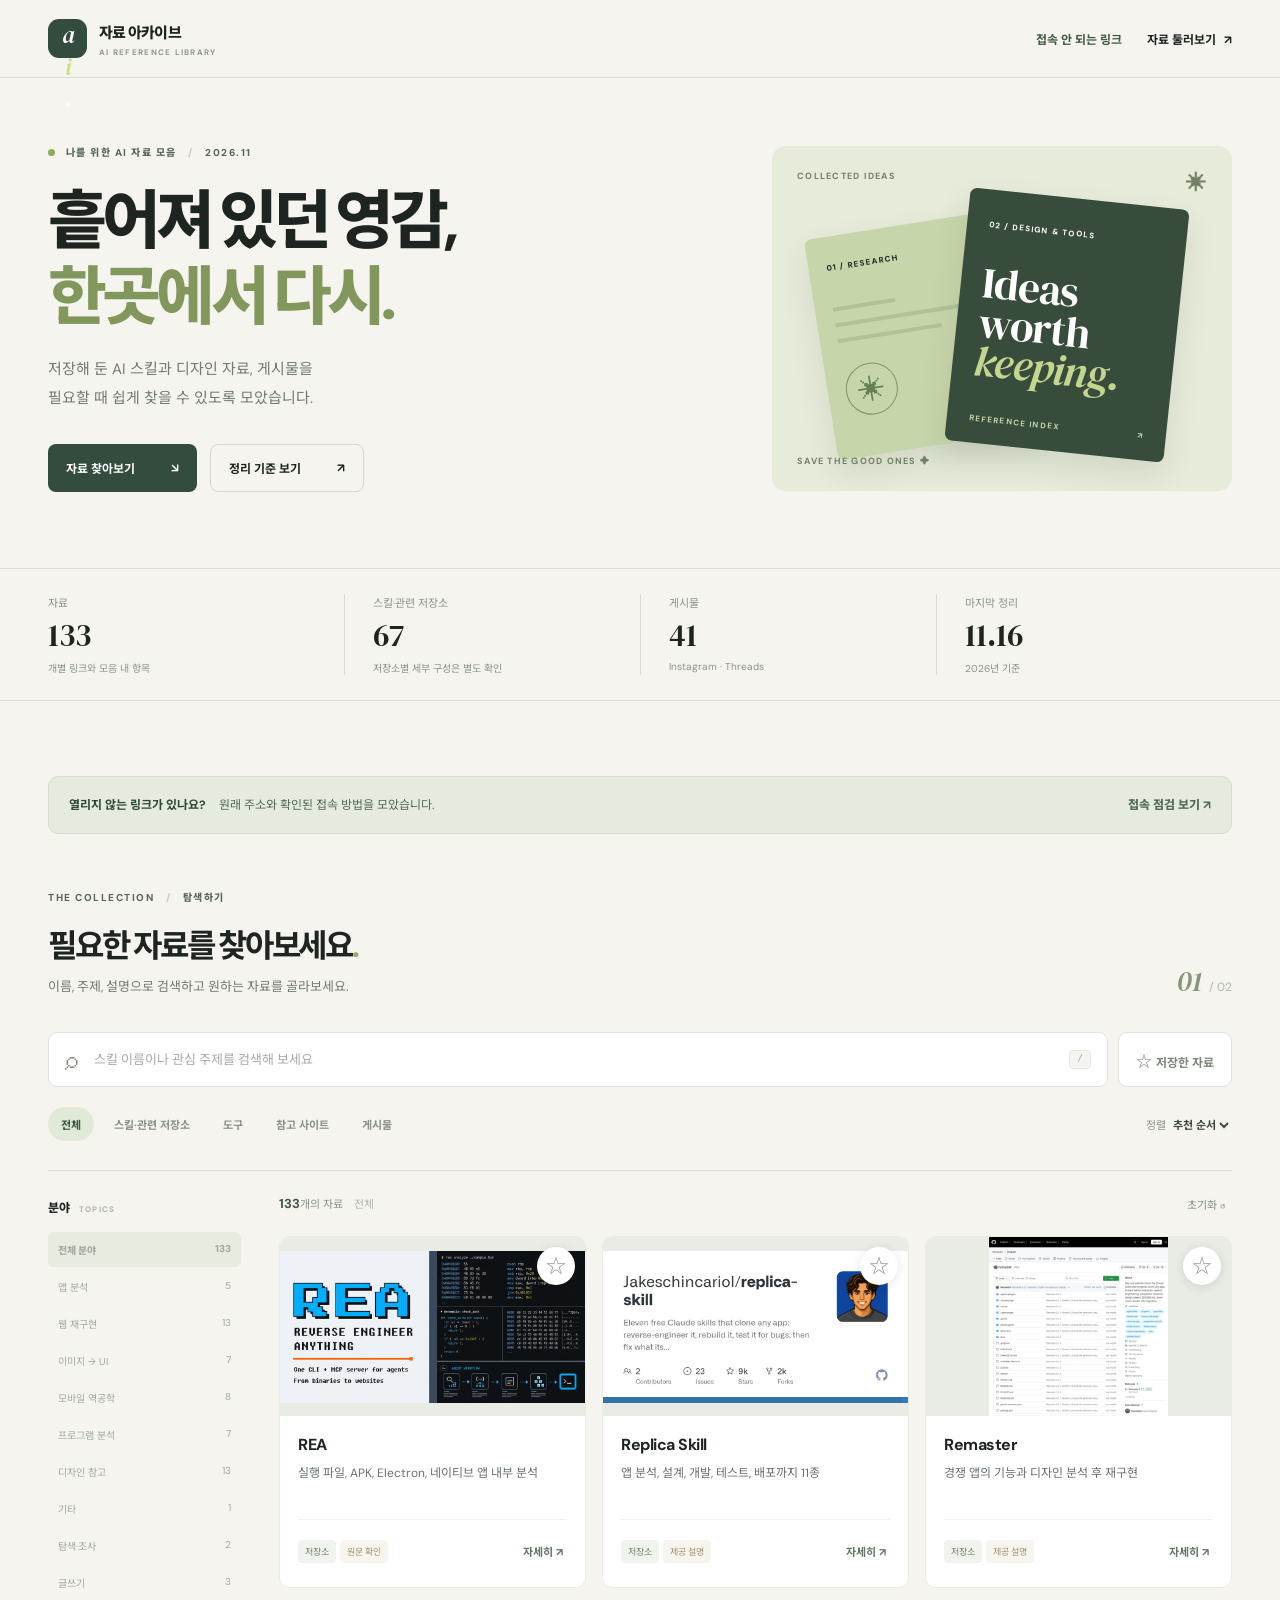
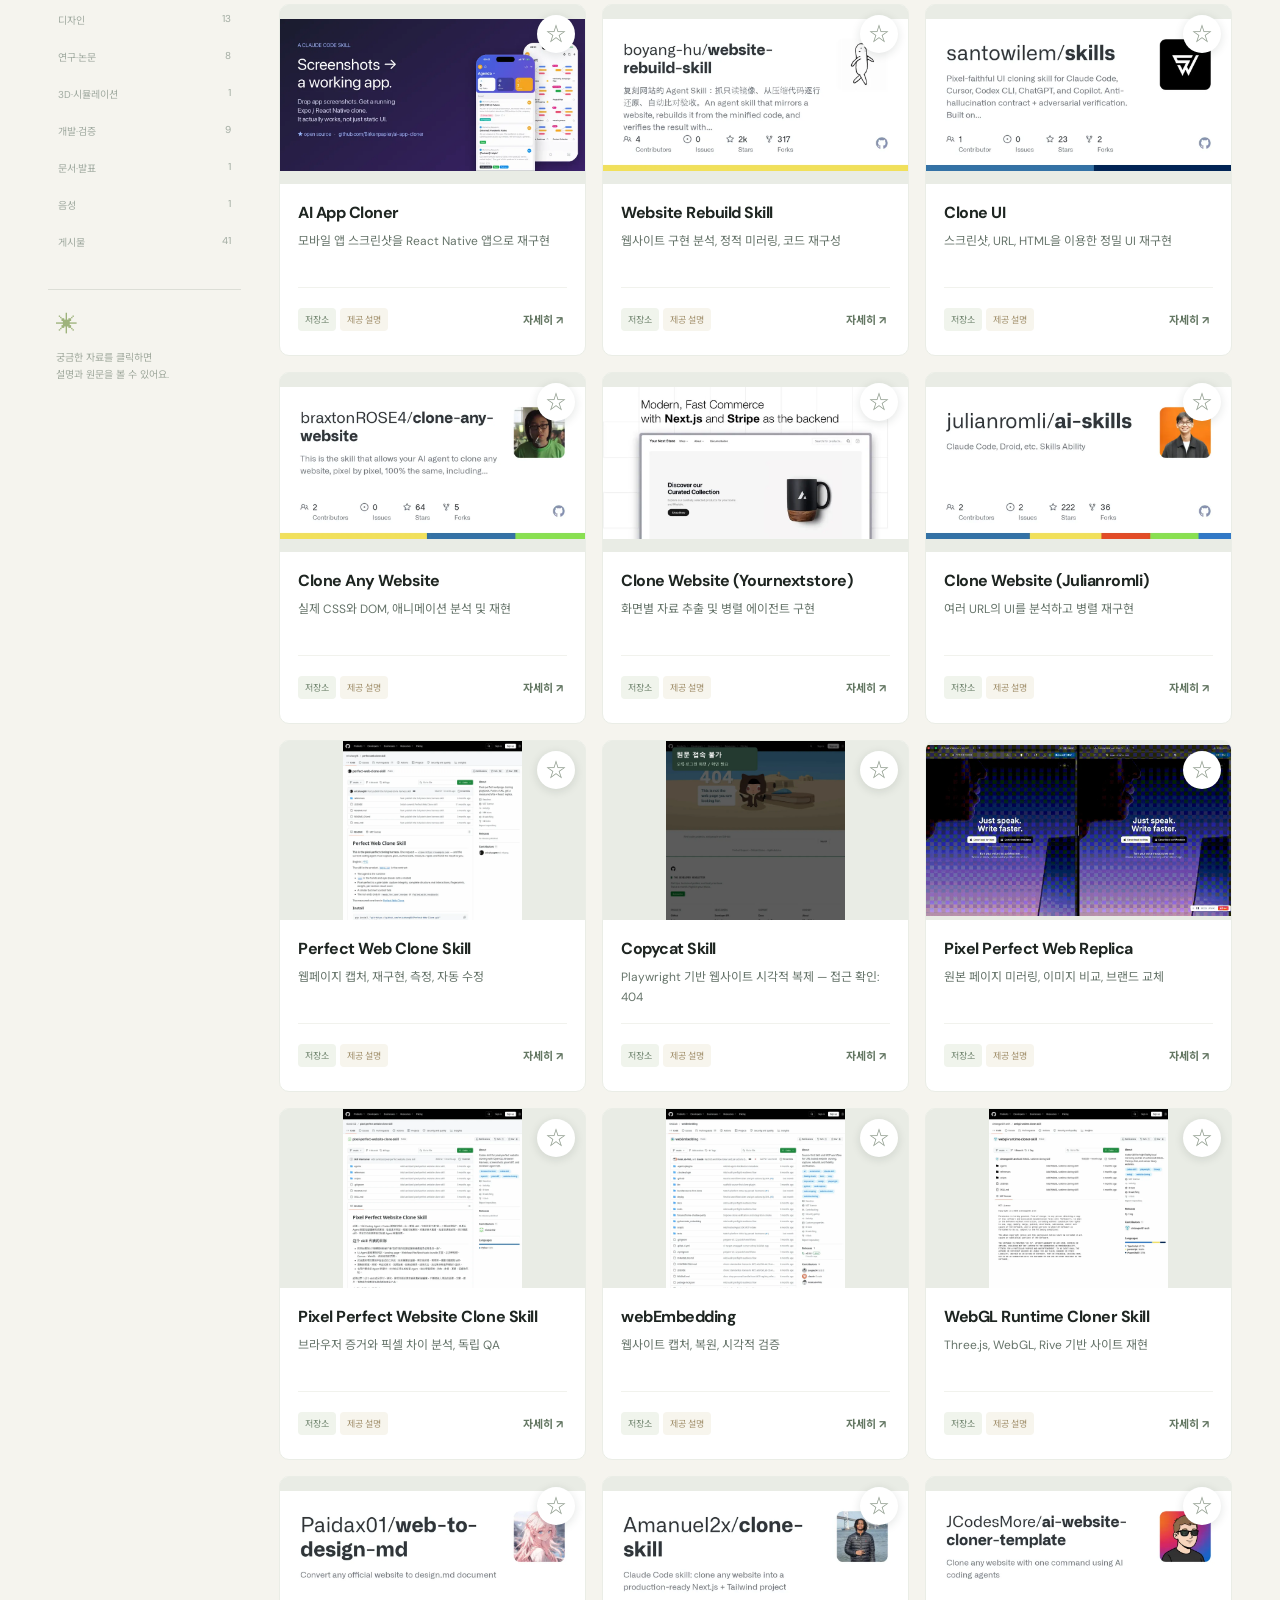
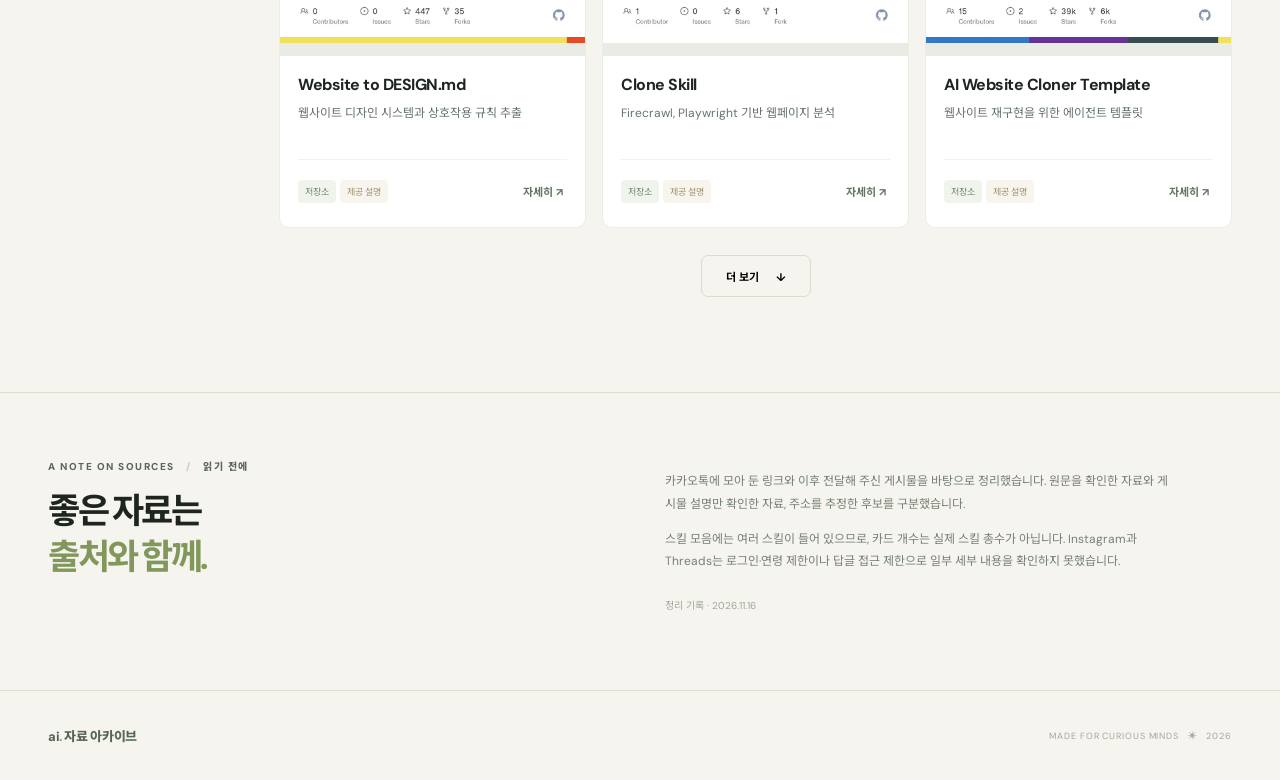
==== commit fef997d4: "Document inaccessible links and complete thumbnails" ====
--- a/index.html
+++ b/index.html
@@ -5,15 +5,15 @@
   <meta name="theme-color" content="#f5f4ee">
   <title>AI 자료 아카이브</title>
   <meta name="description" content="모아 둔 AI 스킬과 디자인 자료, 게시물을 검색하는 개인 자료실">
-  <link rel="stylesheet" href="style.css?v=3">
-  <script defer src="data.js"></script><script defer src="analysis.js?v=3"></script><script defer src="app.js?v=3"></script>
+  <link rel="stylesheet" href="style.css?v=4">
+  <script defer src="data.js"></script><script defer src="analysis.js?v=4"></script><script defer src="app.js?v=4"></script>
 </head>
 <body>
-  <header class="topbar"><a class="brand" href="#top" aria-label="AI 자료 아카이브 처음으로"><span class="brand-mark">a<span>i</span>.</span><span>자료 아카이브<small>AI REFERENCE LIBRARY</small></span></a><div class="top-right"><span class="private">나의 자료실</span><a href="#archive">자료 둘러보기 <span aria-hidden="true">↗</span></a></div></header>
+  <header class="topbar"><a class="brand" href="#top" aria-label="AI 자료 아카이브 처음으로"><span class="brand-mark">a<span>i</span>.</span><span>자료 아카이브<small>AI REFERENCE LIBRARY</small></span></a><div class="top-right"><a class="access-nav" href="access.html">접속 안 되는 링크</a><a href="#archive">자료 둘러보기 <span aria-hidden="true">↗</span></a></div></header>
   <main id="top">
     <section class="hero wrap"><div class="hero-copy"><div class="eyebrow"><span class="dot"></span> 나를 위한 AI 자료 모음 <span class="sep">/</span> 2026.11</div><h1>흩어져 있던 영감,<br><em>한곳에서 다시.</em></h1><p>저장해 둔 AI 스킬과 디자인 자료, 게시물을<br class="desktop"> 필요할 때 쉽게 찾을 수 있도록 모았습니다.</p><div class="hero-actions"><a class="primary" href="#archive">자료 찾아보기 <span>↘</span></a><a class="secondary" href="#method">정리 기준 보기 <span>↗</span></a></div></div><div class="hero-art" aria-hidden="true"><div class="art-label">COLLECTED IDEAS <span>✳</span></div><div class="art-card back"><span>01 / RESEARCH</span><div class="art-line short"></div><div class="art-line"></div><div class="art-line mid"></div><div class="art-circle">✳</div></div><div class="art-card front"><span>02 / DESIGN & TOOLS</span><strong>Ideas<br>worth<br><i>keeping.</i></strong><div class="art-footer"><span>REFERENCE INDEX</span><span>↗</span></div></div><div class="art-caption">SAVE THE GOOD ONES <span>✦</span></div></div></section>
     <section class="stats wrap" aria-label="자료 현황"><div><span>자료</span><strong id="totalCount">—</strong><small>개별 링크와 모음 내 항목</small></div><div><span>스킬·관련 저장소</span><strong id="skillCount">—</strong><small>저장소별 세부 구성은 별도 확인</small></div><div><span>게시물</span><strong id="postCount">—</strong><small>Instagram · Threads</small></div><div class="stat-note"><span>마지막 정리</span><strong>11.16</strong><small>2026년 기준</small></div></section>
-    <section class="archive wrap" id="archive"><div class="section-heading"><div><div class="eyebrow muted">THE COLLECTION <span class="sep">/</span> 탐색하기</div><h2>필요한 자료를 찾아보세요<span>.</span></h2><p>이름, 주제, 설명으로 검색하고 원하는 자료를 골라보세요.</p></div><div class="section-number">01 <span>/ 02</span></div></div>
+    <section class="archive wrap" id="archive"><a class="access-banner" href="access.html"><span><strong>열리지 않는 링크가 있나요?</strong> 원래 주소와 확인된 접속 방법을 모았습니다.</span><span>접속 점검 보기 ↗</span></a><div class="section-heading"><div><div class="eyebrow muted">THE COLLECTION <span class="sep">/</span> 탐색하기</div><h2>필요한 자료를 찾아보세요<span>.</span></h2><p>이름, 주제, 설명으로 검색하고 원하는 자료를 골라보세요.</p></div><div class="section-number">01 <span>/ 02</span></div></div>
       <div class="toolbar"><label class="search"><span aria-hidden="true">⌕</span><input id="search" type="search" placeholder="스킬 이름이나 관심 주제를 검색해 보세요" autocomplete="off"><kbd>/</kbd></label><button id="savedToggle" class="save-toggle" type="button" aria-pressed="false">☆ <span>저장한 자료</span></button></div>
       <div class="filter-row"><div id="typeFilters" class="chips" aria-label="자료 종류"></div><label class="sort-label">정렬 <select id="sort"><option value="curated">추천 순서</option><option value="name">이름 순서</option><option value="category">분야 순서</option></select></label></div>
       <div class="body-layout"><aside><div class="side-title">분야 <span>TOPICS</span></div><div id="categories" class="category-list"></div><div class="side-note"><span>✳</span><p>궁금한 자료를 클릭하면<br>설명과 원문을 볼 수 있어요.</p></div></aside><div class="results"><div class="result-head"><p><strong id="visibleCount">0</strong>개의 자료 <span id="filterHint">전체 보기</span></p><button id="clear" type="button">초기화 ↺</button></div><div id="cards" class="cards" aria-live="polite"></div><div id="empty" class="empty" hidden><span>⌕</span><h3>검색 결과가 없어요</h3><p>다른 단어나 분야로 다시 찾아보세요.</p><button id="resetEmpty" type="button">모든 자료 보기</button></div><button id="more" class="more" type="button">더 보기 <span>↓</span></button></div></div>
--- a/style.css
+++ b/style.css
@@ -3,3 +3,5 @@
 [hidden]{display:none!important}
 .cards{gap:16px}.card{padding:0;overflow:hidden;min-height:0}.card-media{aspect-ratio:1.7;position:relative;overflow:hidden;background:#e5e9df}.card-media img{position:absolute;inset:0;width:100%;height:100%;object-fit:contain;background:#e9ece5}.media-placeholder{position:absolute;inset:0;display:flex;flex-direction:column;justify-content:center;align-items:flex-start;gap:9px;padding:22px;background:linear-gradient(135deg,#dce8d2,#f1f0e5);color:#35503d}.media-placeholder span{font-size:10px;font-weight:800;letter-spacing:.1em}.media-placeholder strong{font-size:18px;line-height:1.25;overflow-wrap:anywhere}.media-placeholder small{font-size:10px;color:#667c68}.card-media .favorite{position:absolute;z-index:2;top:10px;right:10px;display:grid;place-items:center;width:38px;height:38px;border-radius:50%;background:#fff;box-shadow:0 2px 10px #16251e20;color:#8d9a8b}.card-media .favorite[aria-pressed=true]{color:#729342}.card-content{padding:18px;display:flex;flex-direction:column;flex:1}.card h3{margin:0 0 8px;font-size:16px}.card p{font-size:12px;line-height:1.65;color:#66746a;min-height:40px}.card-bottom{padding-top:13px}.detail-button{padding:10px 4px}.detail-button:focus-visible{outline-offset:-1px}dialog{width:min(720px,calc(100% - 30px));max-height:min(88vh,900px);padding:30px 34px}#dialogContent h2{margin:20px 0 12px;font-size:29px}#dialogContent .badges{margin-bottom:24px}.detail-section{padding:18px 0;border-top:1px solid #e7ebe4}.detail-section h3{font-size:14px;margin:0 0 8px;color:#314d3b}.detail-section p{margin:0!important;font-size:14px!important;line-height:1.85!important;color:#536157!important}.detail-section.positive h3{color:#517c4d}.detail-section.caution h3{color:#9a683c}#dialogContent .meta{line-height:1.7;margin:20px 0 0;font-size:11px;color:#7c887c}.dialog-link{padding:14px 18px;margin-top:20px}.dialog-top button{width:44px;height:44px}
 @media(max-width:700px){.cards{gap:10px}.card{padding:0;min-height:0}.card-content{padding:13px}.card h3{font-size:14px}.card p{font-size:11px;min-height:0}.card-media .favorite{width:34px;height:34px;top:7px;right:7px}.media-placeholder{padding:13px}.media-placeholder strong{font-size:14px}dialog{padding:22px;width:calc(100% - 24px)}#dialogContent h2{font-size:24px}.detail-section p{font-size:13px!important}}
+.access-banner{display:flex;justify-content:space-between;align-items:center;gap:16px;background:#e5ebdd;border:1px solid #d3e0cc;border-radius:10px;padding:18px 20px;margin:-30px 0 55px;font-size:12px;color:#526a56;line-height:1.7}.access-banner strong{color:#2e4937;margin-right:10px}.access-banner>span:last-child{font-weight:800;white-space:nowrap}.access-nav{color:#405b45}.audit-detail-link{display:inline-block;color:#526f52;font-size:13px;font-weight:700;margin:0 0 18px;text-decoration:underline;text-underline-offset:3px}.access-page{max-width:1030px;padding-top:85px;padding-bottom:100px}.access-page h1{font-size:clamp(38px,5vw,60px);line-height:1.2;letter-spacing:-.07em;margin:22px 0}.access-page h1 em{font-style:normal;color:#81975c}.access-lead{color:#69766b;line-height:1.9;font-size:15px}.audit-summary{display:flex;flex-direction:column;gap:9px;margin:35px 0;background:#e5ebdd;border-radius:12px;padding:22px;color:#536957;font-size:13px;line-height:1.7}.audit-summary strong{font-size:17px;color:#314b37}.audit-list{display:grid;gap:16px}.audit-card{background:white;border:1px solid #e0e6dc;border-radius:14px;overflow:hidden;display:grid;grid-template-columns:260px 1fr}.audit-card-head{background:#eef2e8;padding:28px}.audit-label{font-size:10px;letter-spacing:.1em;color:#71876b;font-weight:800}.audit-card h2{font-size:22px;letter-spacing:-.05em;line-height:1.35;margin:15px 0 8px}.audit-card-head p{font-size:12px;color:#788779;line-height:1.7}.audit-body{padding:24px 28px}.audit-body h3{font-size:13px;color:#38533c;margin:20px 0 7px}.audit-body h3:first-child{margin-top:0}.audit-body p,.audit-extra p{font-size:13px;line-height:1.85;color:#5c6b60;margin:0 0 12px}.audit-body a,.audit-extra p a{color:#385f41;text-decoration:underline;text-underline-offset:3px;font-weight:700}.source-link{display:inline-block;padding:8px 0;font-size:13px}.audit-extra{padding:48px 0}.audit-extra h2{font-size:23px;letter-spacing:-.05em}.audit-extra p{margin:16px 0}
+@media(max-width:700px){.top-right .access-nav{display:block;font-size:11px}.access-banner{margin:0 0 40px;align-items:flex-start;flex-direction:column;padding:16px}.access-banner strong{display:block}.access-page{padding-top:55px}.audit-card{display:block}.audit-card-head,.audit-body{padding:22px}.audit-card h2{font-size:20px}.audit-extra h2{font-size:20px}}
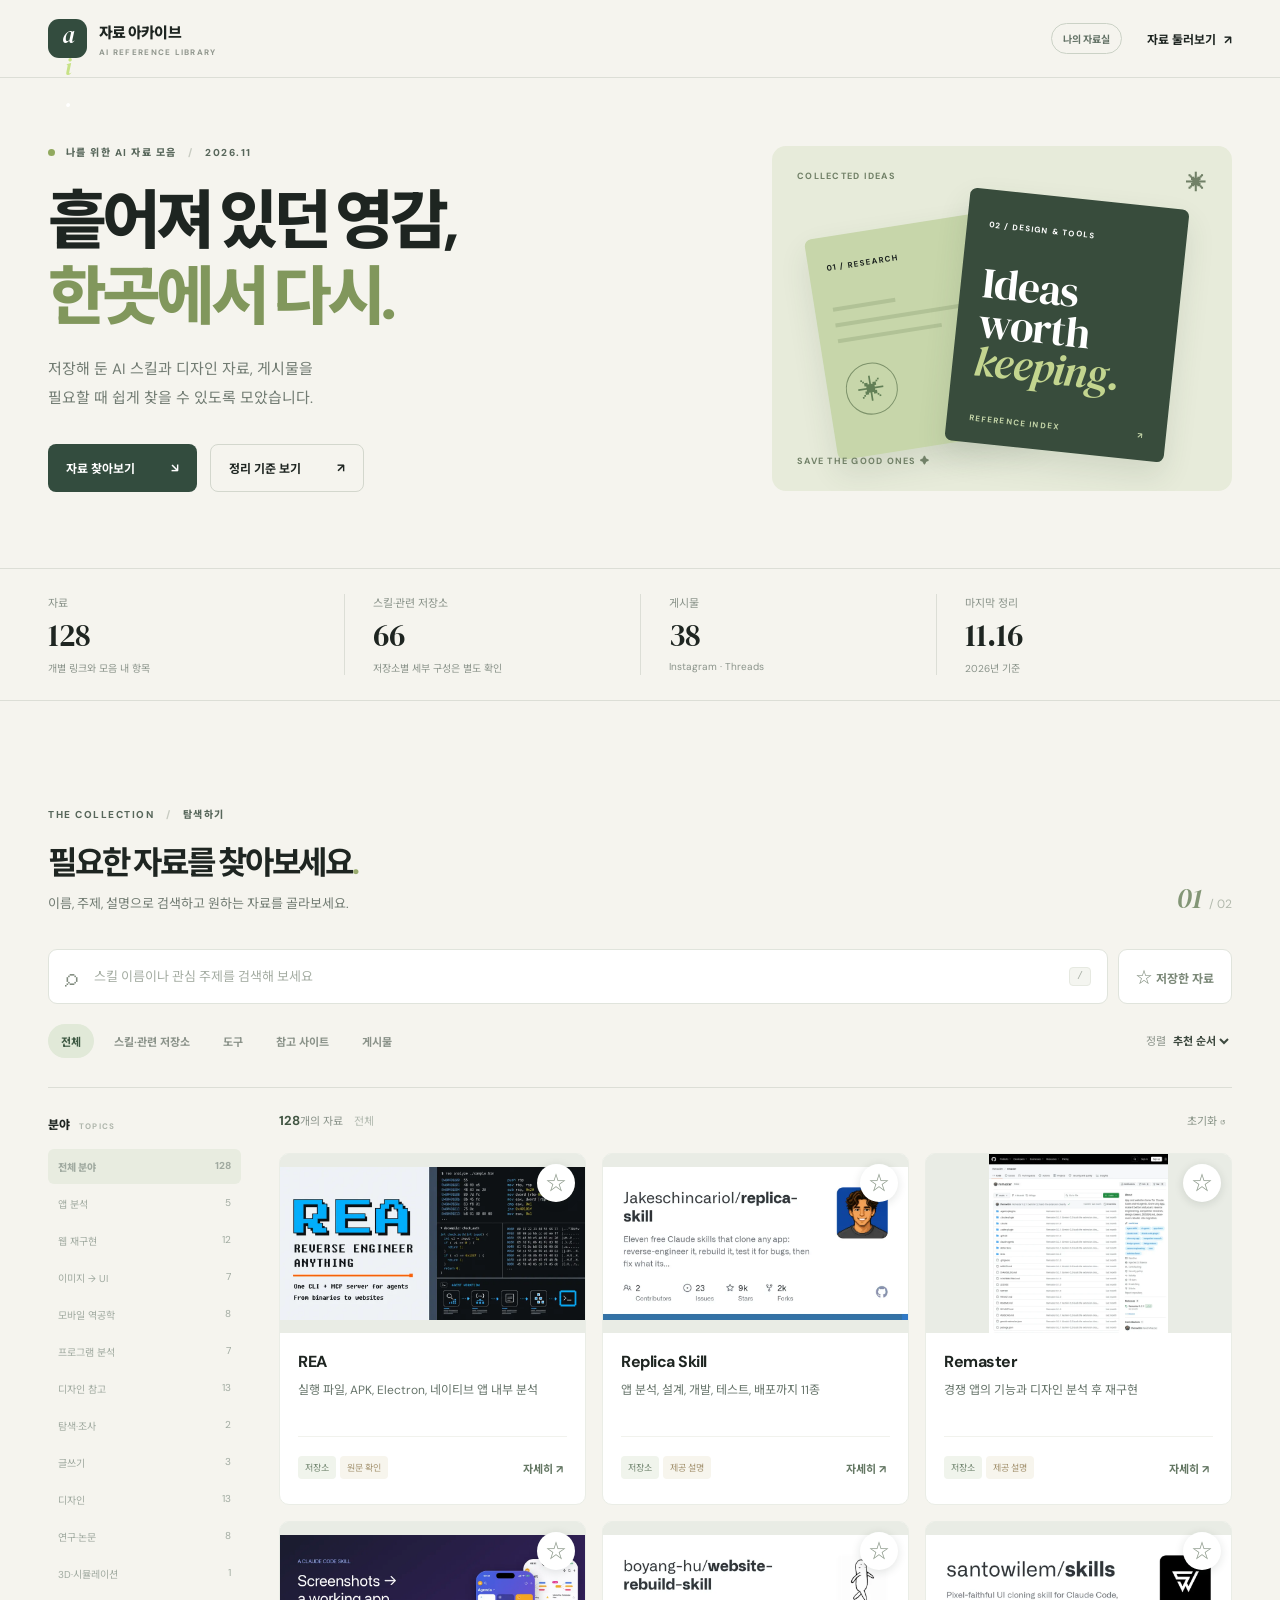
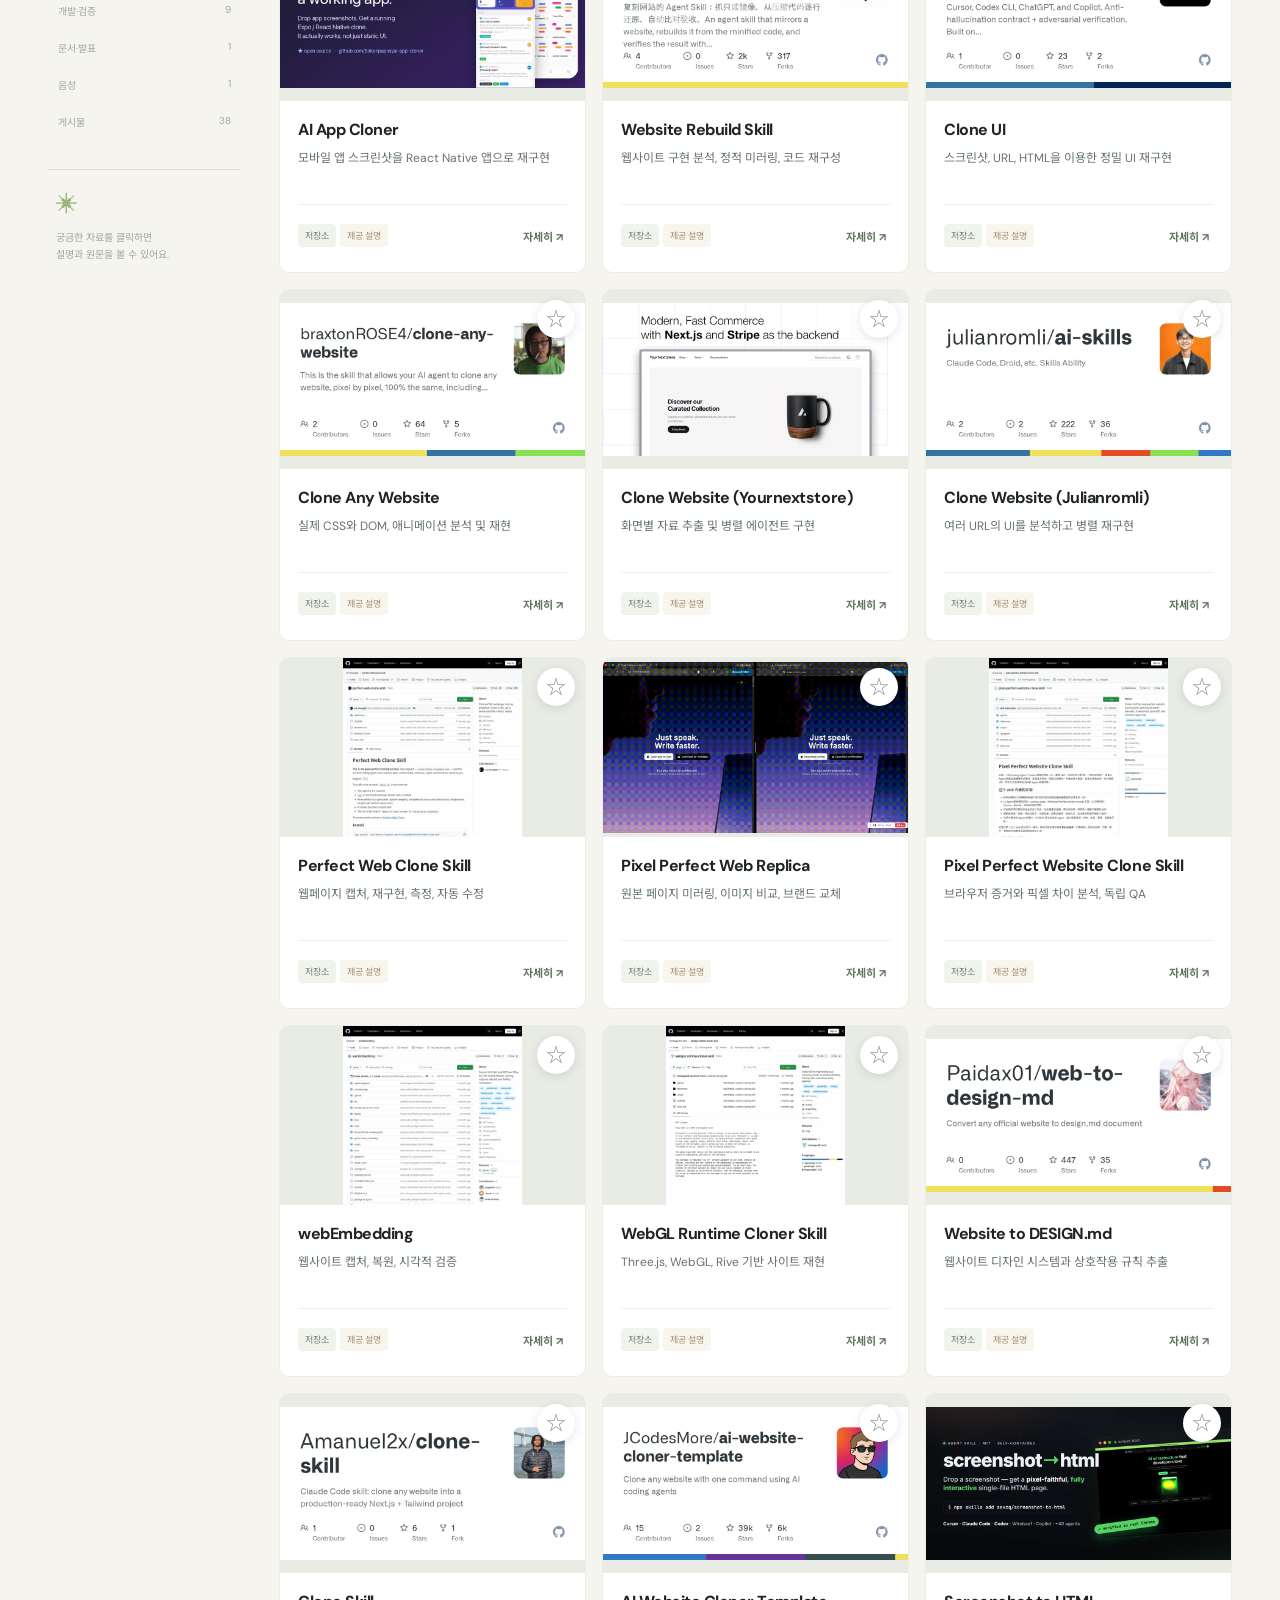
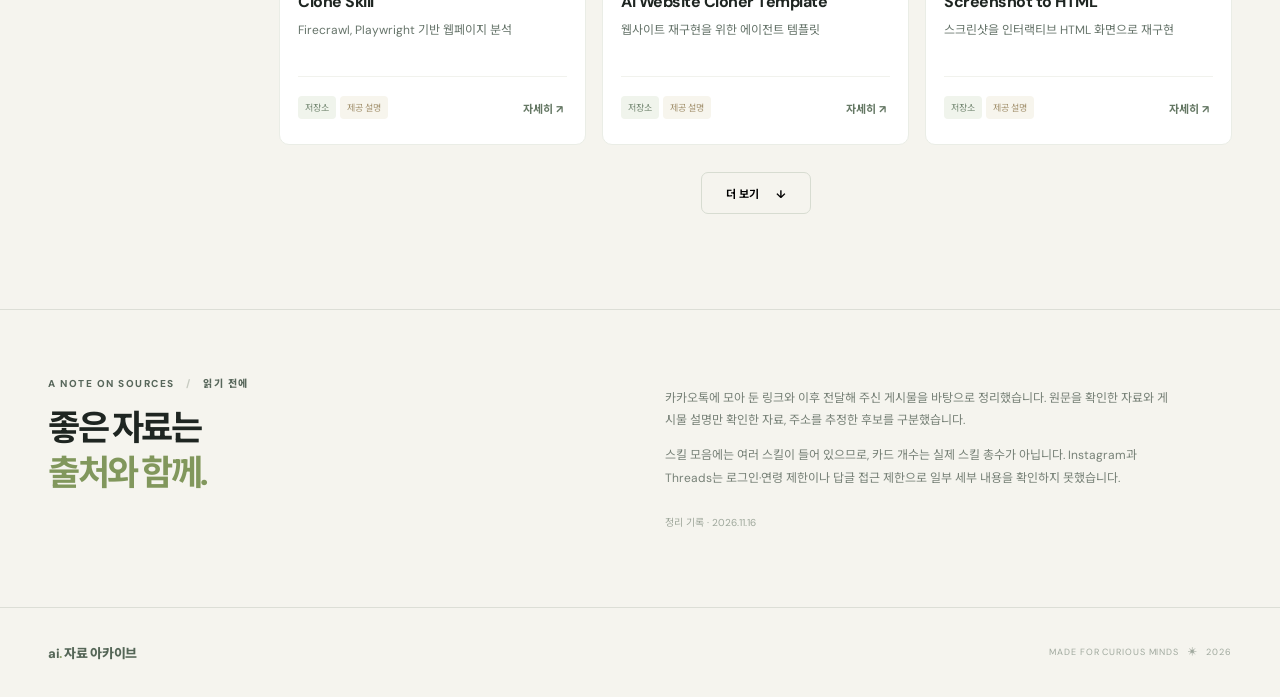
==== commit 0141d511: "Temporarily hide inaccessible references" ====
--- a/index.html
+++ b/index.html
@@ -6,14 +6,14 @@
   <title>AI 자료 아카이브</title>
   <meta name="description" content="모아 둔 AI 스킬과 디자인 자료, 게시물을 검색하는 개인 자료실">
   <link rel="stylesheet" href="style.css?v=4">
-  <script defer src="data.js"></script><script defer src="analysis.js?v=4"></script><script defer src="app.js?v=4"></script>
+  <script defer src="data.js?v=5"></script><script defer src="analysis.js?v=5"></script><script defer src="app.js?v=5"></script>
 </head>
 <body>
-  <header class="topbar"><a class="brand" href="#top" aria-label="AI 자료 아카이브 처음으로"><span class="brand-mark">a<span>i</span>.</span><span>자료 아카이브<small>AI REFERENCE LIBRARY</small></span></a><div class="top-right"><a class="access-nav" href="access.html">접속 안 되는 링크</a><a href="#archive">자료 둘러보기 <span aria-hidden="true">↗</span></a></div></header>
+  <header class="topbar"><a class="brand" href="#top" aria-label="AI 자료 아카이브 처음으로"><span class="brand-mark">a<span>i</span>.</span><span>자료 아카이브<small>AI REFERENCE LIBRARY</small></span></a><div class="top-right"><span class="private">나의 자료실</span><a href="#archive">자료 둘러보기 <span aria-hidden="true">↗</span></a></div></header>
   <main id="top">
     <section class="hero wrap"><div class="hero-copy"><div class="eyebrow"><span class="dot"></span> 나를 위한 AI 자료 모음 <span class="sep">/</span> 2026.11</div><h1>흩어져 있던 영감,<br><em>한곳에서 다시.</em></h1><p>저장해 둔 AI 스킬과 디자인 자료, 게시물을<br class="desktop"> 필요할 때 쉽게 찾을 수 있도록 모았습니다.</p><div class="hero-actions"><a class="primary" href="#archive">자료 찾아보기 <span>↘</span></a><a class="secondary" href="#method">정리 기준 보기 <span>↗</span></a></div></div><div class="hero-art" aria-hidden="true"><div class="art-label">COLLECTED IDEAS <span>✳</span></div><div class="art-card back"><span>01 / RESEARCH</span><div class="art-line short"></div><div class="art-line"></div><div class="art-line mid"></div><div class="art-circle">✳</div></div><div class="art-card front"><span>02 / DESIGN & TOOLS</span><strong>Ideas<br>worth<br><i>keeping.</i></strong><div class="art-footer"><span>REFERENCE INDEX</span><span>↗</span></div></div><div class="art-caption">SAVE THE GOOD ONES <span>✦</span></div></div></section>
     <section class="stats wrap" aria-label="자료 현황"><div><span>자료</span><strong id="totalCount">—</strong><small>개별 링크와 모음 내 항목</small></div><div><span>스킬·관련 저장소</span><strong id="skillCount">—</strong><small>저장소별 세부 구성은 별도 확인</small></div><div><span>게시물</span><strong id="postCount">—</strong><small>Instagram · Threads</small></div><div class="stat-note"><span>마지막 정리</span><strong>11.16</strong><small>2026년 기준</small></div></section>
-    <section class="archive wrap" id="archive"><a class="access-banner" href="access.html"><span><strong>열리지 않는 링크가 있나요?</strong> 원래 주소와 확인된 접속 방법을 모았습니다.</span><span>접속 점검 보기 ↗</span></a><div class="section-heading"><div><div class="eyebrow muted">THE COLLECTION <span class="sep">/</span> 탐색하기</div><h2>필요한 자료를 찾아보세요<span>.</span></h2><p>이름, 주제, 설명으로 검색하고 원하는 자료를 골라보세요.</p></div><div class="section-number">01 <span>/ 02</span></div></div>
+    <section class="archive wrap" id="archive"><div class="section-heading"><div><div class="eyebrow muted">THE COLLECTION <span class="sep">/</span> 탐색하기</div><h2>필요한 자료를 찾아보세요<span>.</span></h2><p>이름, 주제, 설명으로 검색하고 원하는 자료를 골라보세요.</p></div><div class="section-number">01 <span>/ 02</span></div></div>
       <div class="toolbar"><label class="search"><span aria-hidden="true">⌕</span><input id="search" type="search" placeholder="스킬 이름이나 관심 주제를 검색해 보세요" autocomplete="off"><kbd>/</kbd></label><button id="savedToggle" class="save-toggle" type="button" aria-pressed="false">☆ <span>저장한 자료</span></button></div>
       <div class="filter-row"><div id="typeFilters" class="chips" aria-label="자료 종류"></div><label class="sort-label">정렬 <select id="sort"><option value="curated">추천 순서</option><option value="name">이름 순서</option><option value="category">분야 순서</option></select></label></div>
       <div class="body-layout"><aside><div class="side-title">분야 <span>TOPICS</span></div><div id="categories" class="category-list"></div><div class="side-note"><span>✳</span><p>궁금한 자료를 클릭하면<br>설명과 원문을 볼 수 있어요.</p></div></aside><div class="results"><div class="result-head"><p><strong id="visibleCount">0</strong>개의 자료 <span id="filterHint">전체 보기</span></p><button id="clear" type="button">초기화 ↺</button></div><div id="cards" class="cards" aria-live="polite"></div><div id="empty" class="empty" hidden><span>⌕</span><h3>검색 결과가 없어요</h3><p>다른 단어나 분야로 다시 찾아보세요.</p><button id="resetEmpty" type="button">모든 자료 보기</button></div><button id="more" class="more" type="button">더 보기 <span>↓</span></button></div></div>
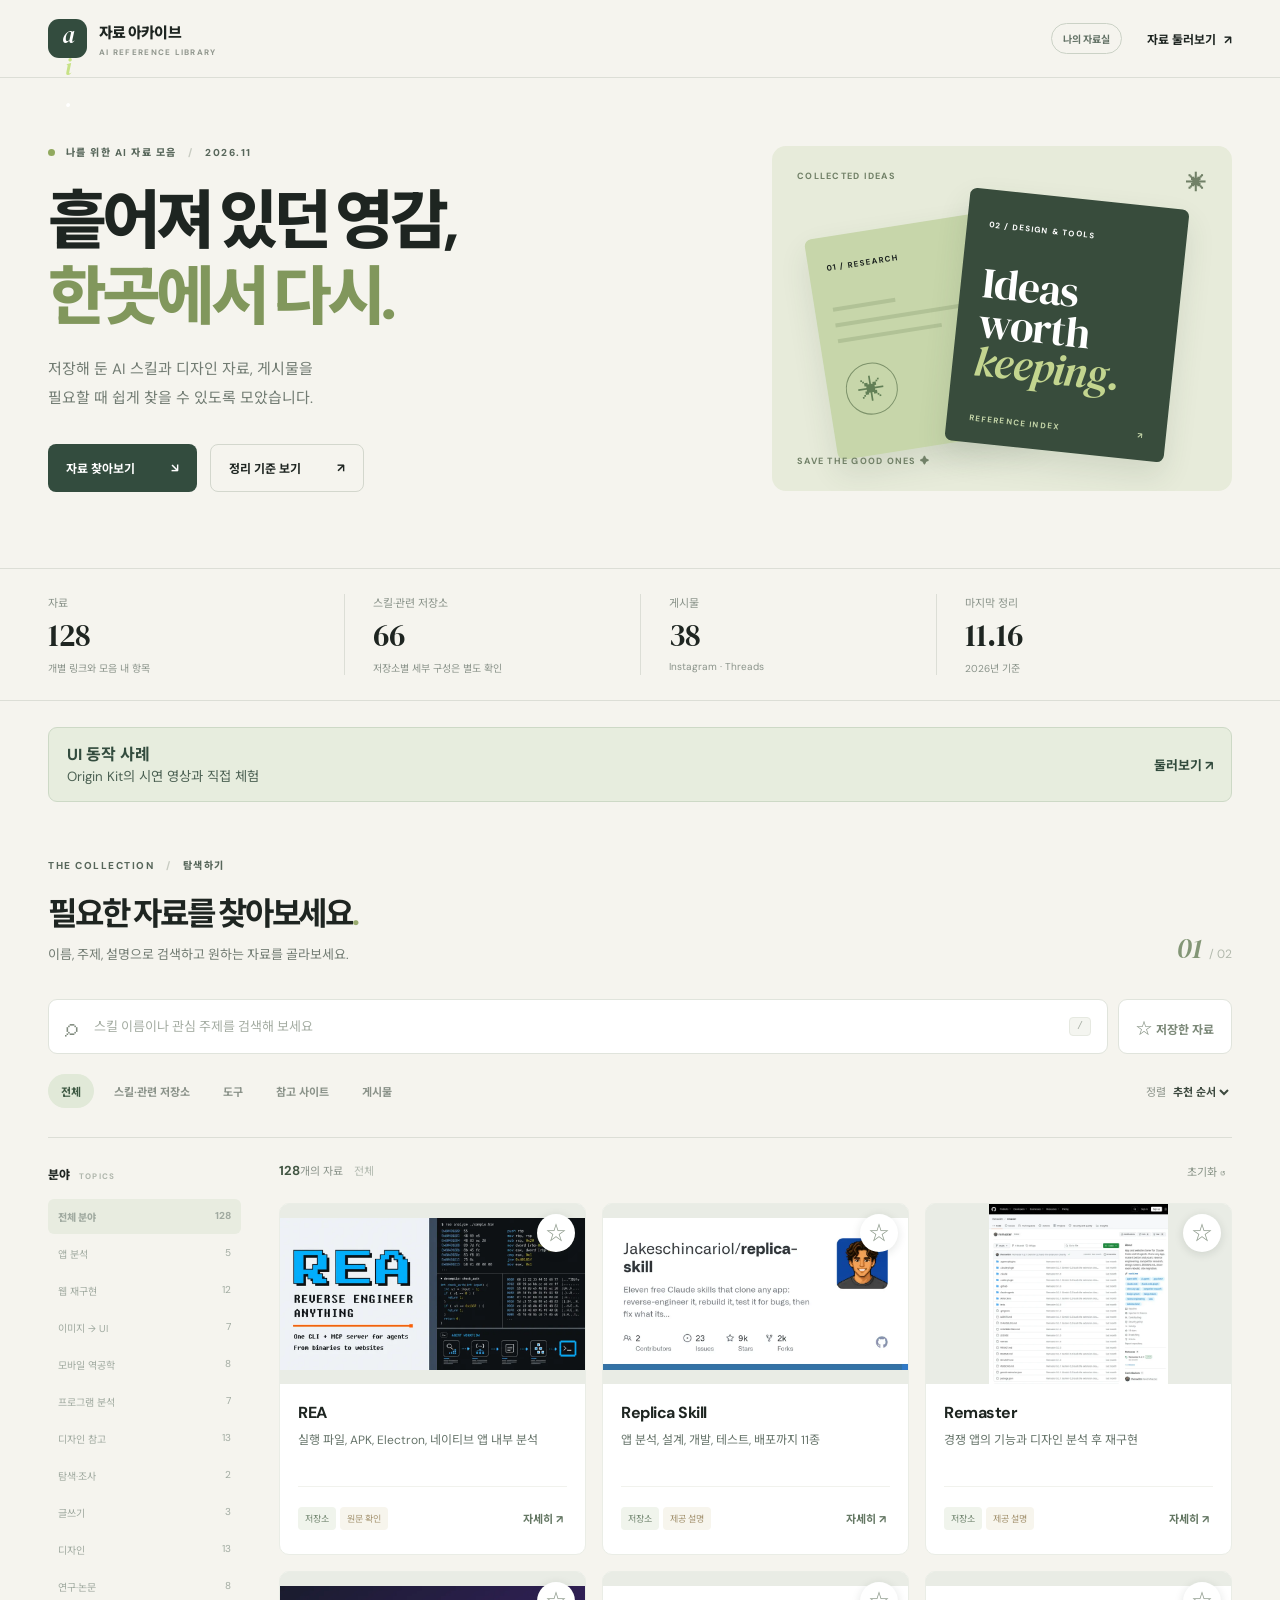
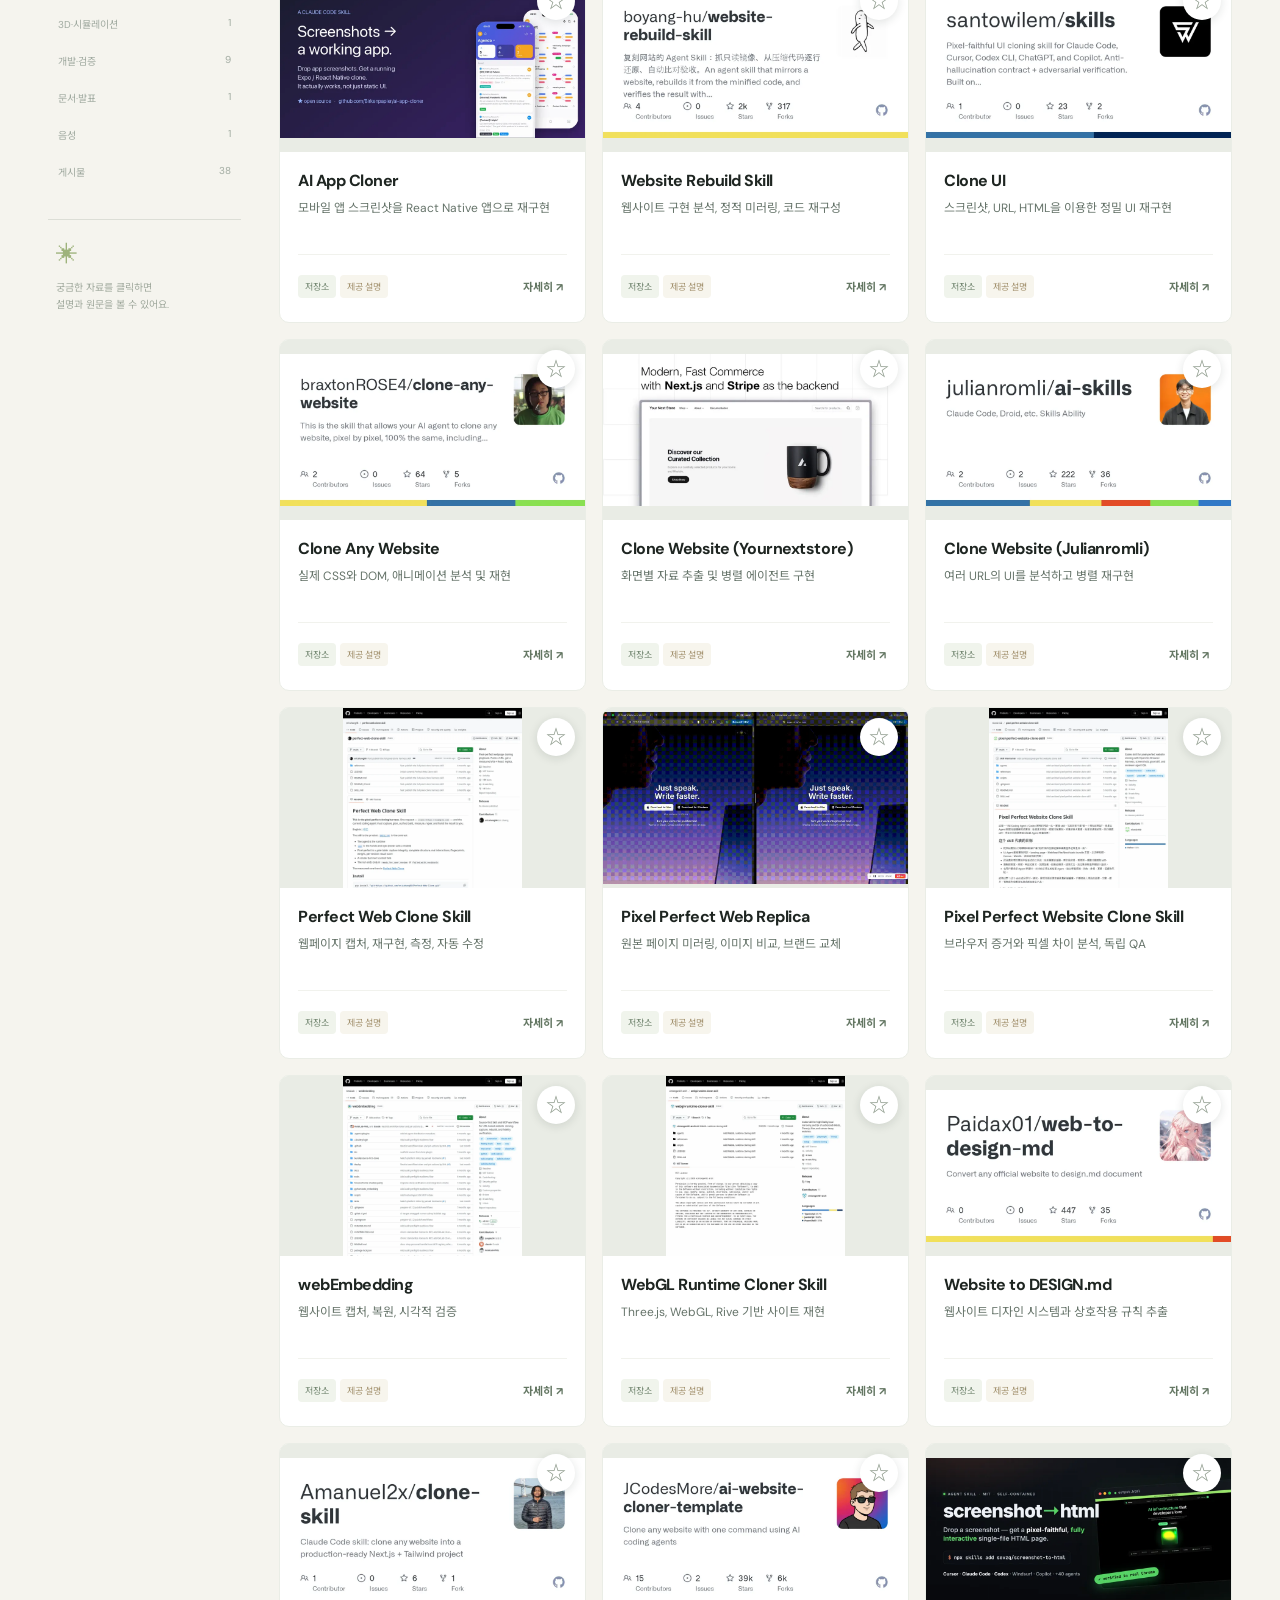
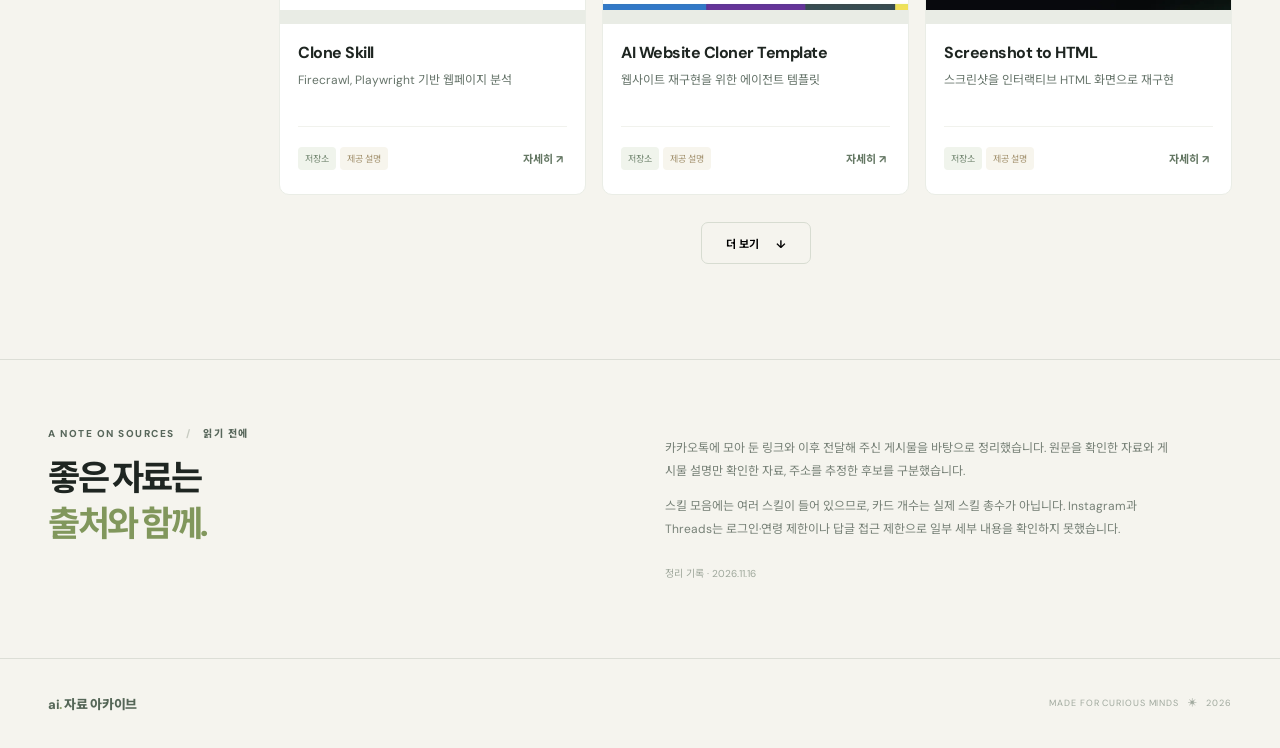
==== commit 6689f288: "Add searchable Origin Kit motion gallery" ====
--- a/index.html
+++ b/index.html
@@ -5,7 +5,7 @@
   <meta name="theme-color" content="#f5f4ee">
   <title>AI 자료 아카이브</title>
   <meta name="description" content="모아 둔 AI 스킬과 디자인 자료, 게시물을 검색하는 개인 자료실">
-  <link rel="stylesheet" href="style.css?v=4">
+  <link rel="stylesheet" href="style.css?v=5">
   <script defer src="data.js?v=5"></script><script defer src="analysis.js?v=5"></script><script defer src="app.js?v=5"></script>
 </head>
 <body>
@@ -13,6 +13,12 @@
   <main id="top">
     <section class="hero wrap"><div class="hero-copy"><div class="eyebrow"><span class="dot"></span> 나를 위한 AI 자료 모음 <span class="sep">/</span> 2026.11</div><h1>흩어져 있던 영감,<br><em>한곳에서 다시.</em></h1><p>저장해 둔 AI 스킬과 디자인 자료, 게시물을<br class="desktop"> 필요할 때 쉽게 찾을 수 있도록 모았습니다.</p><div class="hero-actions"><a class="primary" href="#archive">자료 찾아보기 <span>↘</span></a><a class="secondary" href="#method">정리 기준 보기 <span>↗</span></a></div></div><div class="hero-art" aria-hidden="true"><div class="art-label">COLLECTED IDEAS <span>✳</span></div><div class="art-card back"><span>01 / RESEARCH</span><div class="art-line short"></div><div class="art-line"></div><div class="art-line mid"></div><div class="art-circle">✳</div></div><div class="art-card front"><span>02 / DESIGN & TOOLS</span><strong>Ideas<br>worth<br><i>keeping.</i></strong><div class="art-footer"><span>REFERENCE INDEX</span><span>↗</span></div></div><div class="art-caption">SAVE THE GOOD ONES <span>✦</span></div></div></section>
     <section class="stats wrap" aria-label="자료 현황"><div><span>자료</span><strong id="totalCount">—</strong><small>개별 링크와 모음 내 항목</small></div><div><span>스킬·관련 저장소</span><strong id="skillCount">—</strong><small>저장소별 세부 구성은 별도 확인</small></div><div><span>게시물</span><strong id="postCount">—</strong><small>Instagram · Threads</small></div><div class="stat-note"><span>마지막 정리</span><strong>11.16</strong><small>2026년 기준</small></div></section>
+    <nav class="wrap collection-nav" aria-label="UI 동작 사례">
+      <a href="motion/">
+        <span><strong>UI 동작 사례</strong><small>Origin Kit의 시연 영상과 직접 체험</small></span>
+        <span class="collection-action">둘러보기 <span aria-hidden="true">↗</span></span>
+      </a>
+    </nav>
     <section class="archive wrap" id="archive"><div class="section-heading"><div><div class="eyebrow muted">THE COLLECTION <span class="sep">/</span> 탐색하기</div><h2>필요한 자료를 찾아보세요<span>.</span></h2><p>이름, 주제, 설명으로 검색하고 원하는 자료를 골라보세요.</p></div><div class="section-number">01 <span>/ 02</span></div></div>
       <div class="toolbar"><label class="search"><span aria-hidden="true">⌕</span><input id="search" type="search" placeholder="스킬 이름이나 관심 주제를 검색해 보세요" autocomplete="off"><kbd>/</kbd></label><button id="savedToggle" class="save-toggle" type="button" aria-pressed="false">☆ <span>저장한 자료</span></button></div>
       <div class="filter-row"><div id="typeFilters" class="chips" aria-label="자료 종류"></div><label class="sort-label">정렬 <select id="sort"><option value="curated">추천 순서</option><option value="name">이름 순서</option><option value="category">분야 순서</option></select></label></div>
--- a/style.css
+++ b/style.css
@@ -5,3 +5,13 @@
 @media(max-width:700px){.cards{gap:10px}.card{padding:0;min-height:0}.card-content{padding:13px}.card h3{font-size:14px}.card p{font-size:11px;min-height:0}.card-media .favorite{width:34px;height:34px;top:7px;right:7px}.media-placeholder{padding:13px}.media-placeholder strong{font-size:14px}dialog{padding:22px;width:calc(100% - 24px)}#dialogContent h2{font-size:24px}.detail-section p{font-size:13px!important}}
 .access-banner{display:flex;justify-content:space-between;align-items:center;gap:16px;background:#e5ebdd;border:1px solid #d3e0cc;border-radius:10px;padding:18px 20px;margin:-30px 0 55px;font-size:12px;color:#526a56;line-height:1.7}.access-banner strong{color:#2e4937;margin-right:10px}.access-banner>span:last-child{font-weight:800;white-space:nowrap}.access-nav{color:#405b45}.audit-detail-link{display:inline-block;color:#526f52;font-size:13px;font-weight:700;margin:0 0 18px;text-decoration:underline;text-underline-offset:3px}.access-page{max-width:1030px;padding-top:85px;padding-bottom:100px}.access-page h1{font-size:clamp(38px,5vw,60px);line-height:1.2;letter-spacing:-.07em;margin:22px 0}.access-page h1 em{font-style:normal;color:#81975c}.access-lead{color:#69766b;line-height:1.9;font-size:15px}.audit-summary{display:flex;flex-direction:column;gap:9px;margin:35px 0;background:#e5ebdd;border-radius:12px;padding:22px;color:#536957;font-size:13px;line-height:1.7}.audit-summary strong{font-size:17px;color:#314b37}.audit-list{display:grid;gap:16px}.audit-card{background:white;border:1px solid #e0e6dc;border-radius:14px;overflow:hidden;display:grid;grid-template-columns:260px 1fr}.audit-card-head{background:#eef2e8;padding:28px}.audit-label{font-size:10px;letter-spacing:.1em;color:#71876b;font-weight:800}.audit-card h2{font-size:22px;letter-spacing:-.05em;line-height:1.35;margin:15px 0 8px}.audit-card-head p{font-size:12px;color:#788779;line-height:1.7}.audit-body{padding:24px 28px}.audit-body h3{font-size:13px;color:#38533c;margin:20px 0 7px}.audit-body h3:first-child{margin-top:0}.audit-body p,.audit-extra p{font-size:13px;line-height:1.85;color:#5c6b60;margin:0 0 12px}.audit-body a,.audit-extra p a{color:#385f41;text-decoration:underline;text-underline-offset:3px;font-weight:700}.source-link{display:inline-block;padding:8px 0;font-size:13px}.audit-extra{padding:48px 0}.audit-extra h2{font-size:23px;letter-spacing:-.05em}.audit-extra p{margin:16px 0}
 @media(max-width:700px){.top-right .access-nav{display:block;font-size:11px}.access-banner{margin:0 0 40px;align-items:flex-start;flex-direction:column;padding:16px}.access-banner strong{display:block}.access-page{padding-top:55px}.audit-card{display:block}.audit-card-head,.audit-body{padding:22px}.audit-card h2{font-size:20px}.audit-extra h2{font-size:20px}}
+.collection-nav{margin-top:26px}
+.collection-nav>a{min-height:70px;display:flex;align-items:center;justify-content:space-between;gap:15px;padding:13px 18px;background:#e7edde;border:1px solid #cdd9c6;border-radius:9px;color:#334c3e}
+.collection-nav>a:hover{background:#dde8d5;border-color:#9eaf97}
+.collection-nav>a:focus-visible{outline:3px solid #376139;outline-offset:3px}
+.collection-nav strong,.collection-nav small{display:block}
+.collection-nav strong{font-size:16px}
+.collection-nav small{margin-top:2px;color:#4c6153;line-height:1.55}
+.collection-action{font-size:13px;font-weight:700;white-space:nowrap}
+.collection-nav+.archive{padding-top:55px}
+@media(max-width:460px){.collection-nav>a{padding:12px;gap:9px}.collection-action{font-size:12px}.collection-nav+.archive{padding-top:40px}}
